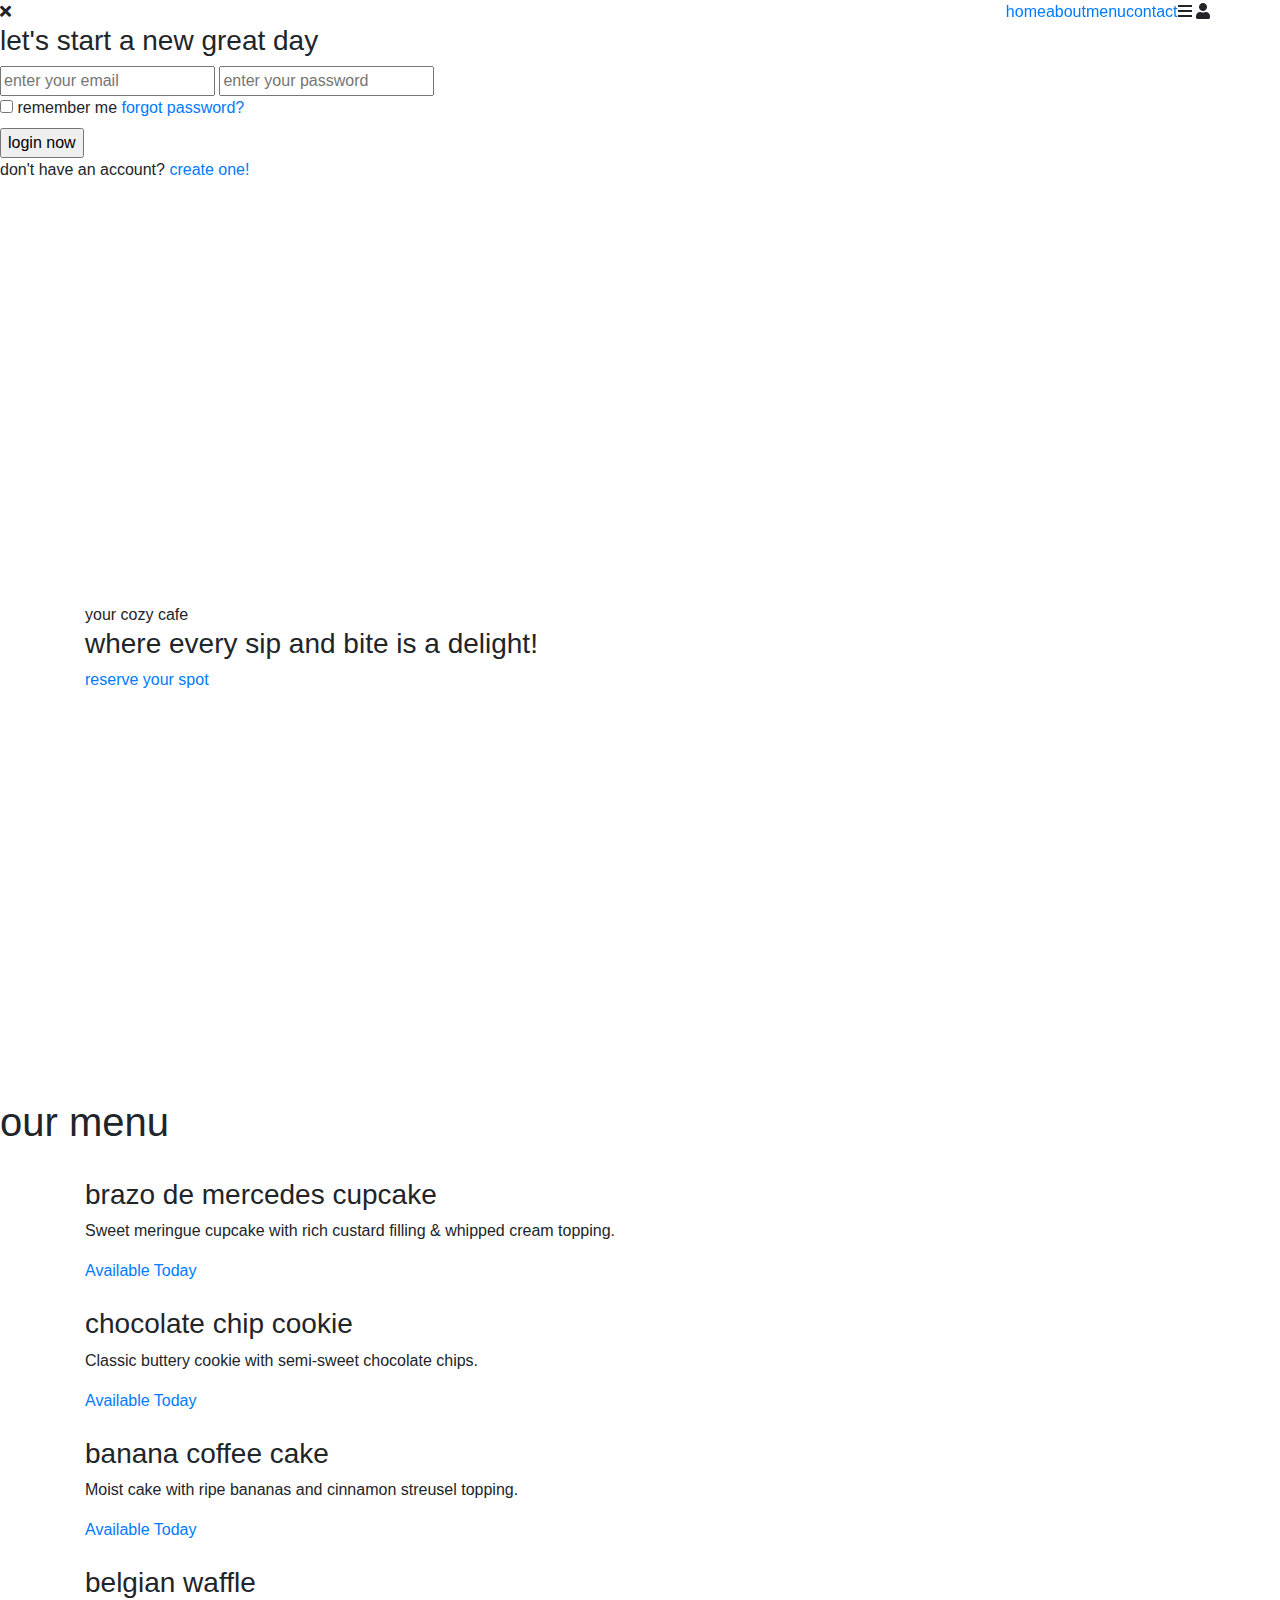
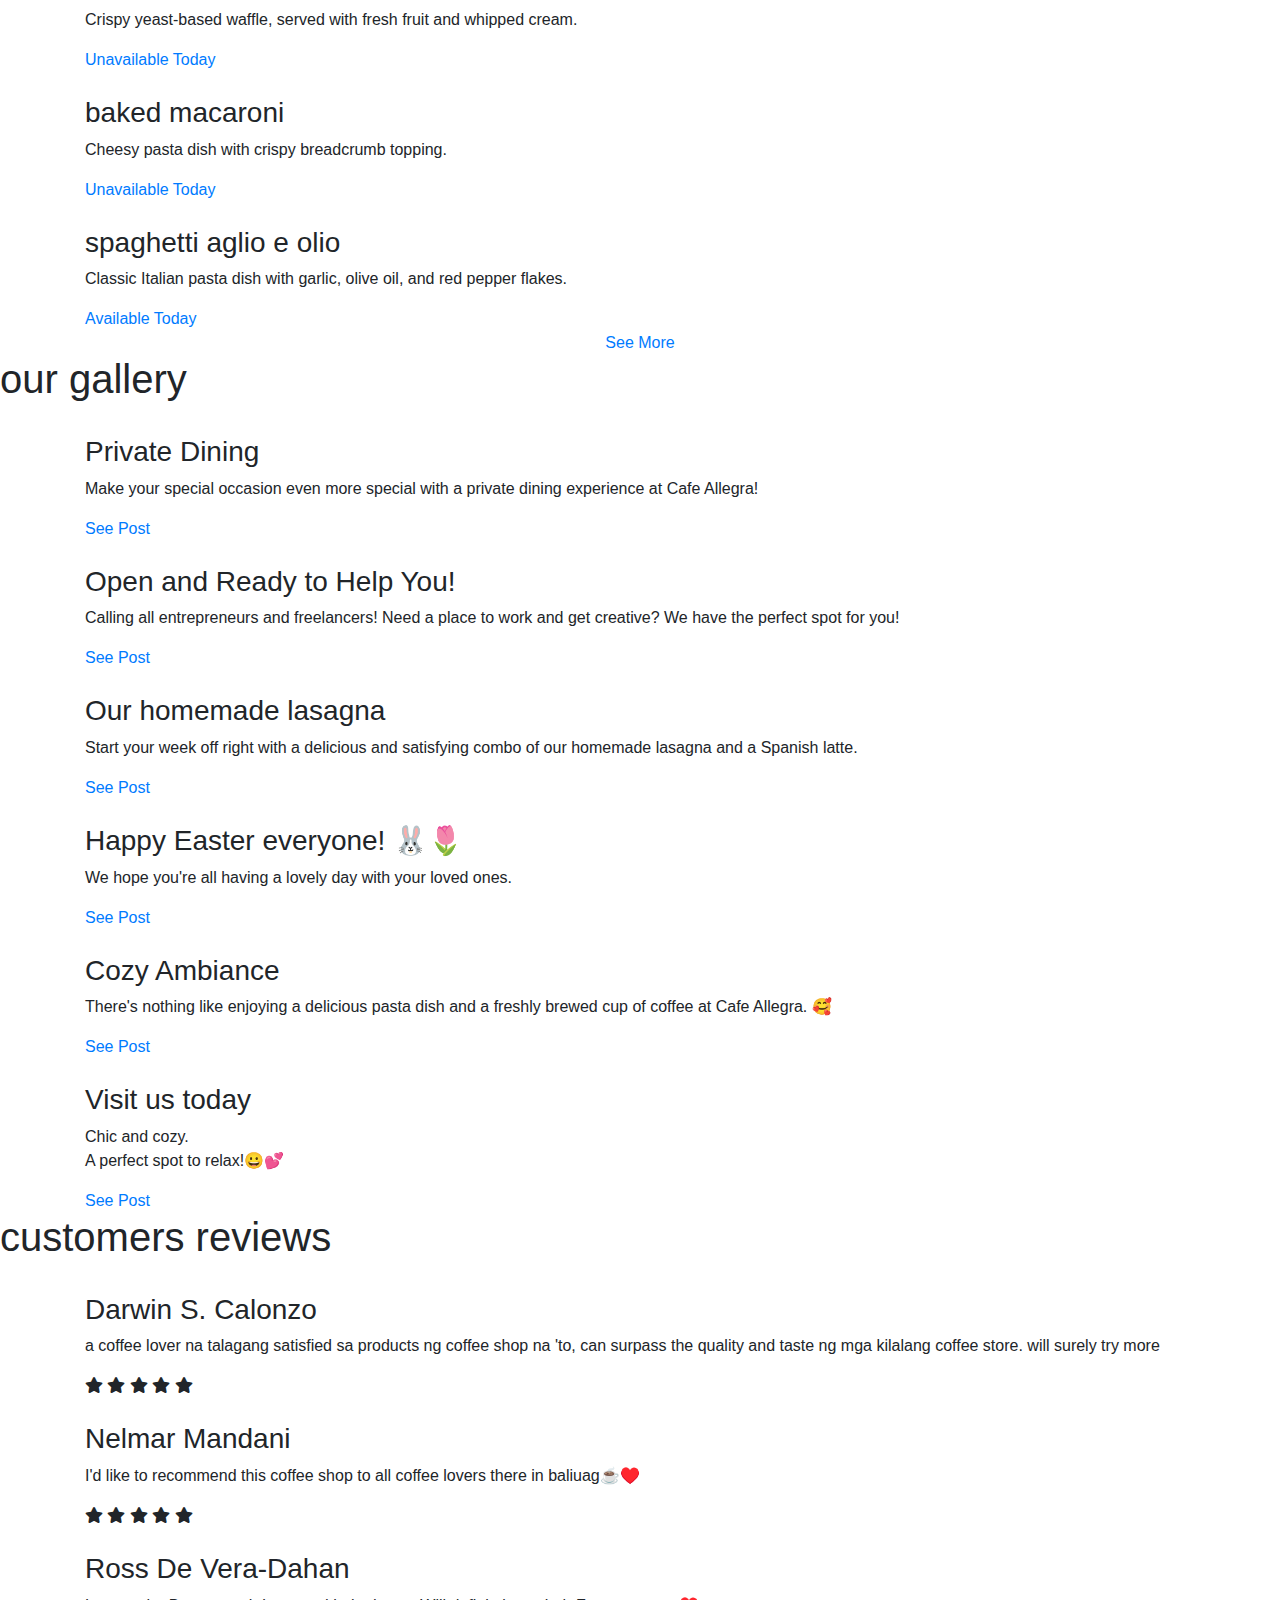
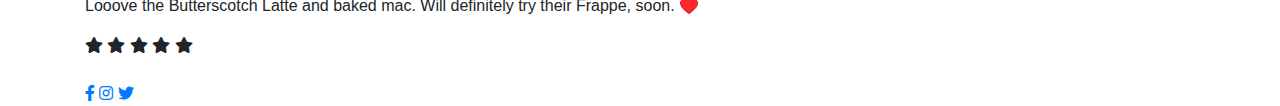
==== index.html @ 95b7aa8e "Add files via upload" ====
<!DOCTYPE html>
<html lang="en">

<head>
   <meta charset="UTF-8">
   <meta http-equiv="X-UA-Compatible" content="IE=edge">
   <meta name="viewport" content="width=device-width, initial-scale=1.0">
   <title>Cafe Allegra</title>

   <!-- font awesome cdn link  -->
   <link rel="stylesheet" href="https://cdnjs.cloudflare.com/ajax/libs/font-awesome/5.15.4/css/all.min.css">

   <!-- bootstrap cdn link  -->
   <link rel="stylesheet" href="https://cdnjs.cloudflare.com/ajax/libs/bootstrap/4.6.1/css/bootstrap.min.css">

   <!-- custom css file link  -->
   <link rel="stylesheet" href="css/style.css">

   <link rel="icon" href="images/logo-icon.png" type="images"/>
</head>

<body>

   <!-- header section starts     -->

   <header class="header fixed-top">

      <div class="container">

         <div class="row align-items-center">

            <!-- <a href="#" class="logo mr-auto"> <i class="fas fa-mug-hot"></i> coffee </a> -->
            <a href="#" class="logo mr-auto"><img src="images/logo.png" alt=""></a>

            <nav class="nav">
               <a href="index.html">home</a>
               <a href="about.html">about</a>
               <a href="menu.html">menu</a>
               <a href="contact.html">contact</a>
            </nav>

            <div class="icons">
               <div id="menu-btn" class="fas fa-bars"></div>
               <div id="login-btn" class="fas fa-user"></div>
            </div>

         </div>

      </div>

   </header>

   <!-- login form starts -->

   <div class="login-form">

      <form action="">
         <div id="close-login-form" class="fas fa-times"></div>
         <a href="#" class="logo mr-auto"><img src="images/logo-brown.png" alt=""></a>
         <h3>let's start a new great day</h3>
         <input type="email" name="" placeholder="enter your email" id="" class="box">
         <input type="password" name="" placeholder="enter your password" id="" class="box">
         <div class="flex">
            <input type="checkbox" name="" id="remember-me">
            <label for="remember-me">remember me</label>
            <a href="#">forgot password?</a>
         </div>
         <input type="submit" value="login now" class="link-btn">
         <p class="account">don't have an account? <a href="#">create one!</a></p>
      </form>

   </div>

   <!-- login form ends -->

   <!-- header section ends    -->

   <!-- home section starts  -->

   <section class="home" id="home">

      <div class="container">

         <div class="row align-items-center text-center text-md-left min-vh-100">
            <div class="col-md-6">
               <span>your cozy cafe</span>
               <h3>where every sip and bite is a delight!</h3>
               <a href="reserve.html" class="link-btn">reserve your spot</a>
            </div>
         </div>

      </div>

   </section>

   <!-- home section ends -->

   <!-- menu section starts  -->

   <section class="menu" id="menu">

      <h1 class="heading"> our menu </h1>

      <div class="container box-container">

         <div class="box">
            <img src="images/menu-1.png" alt="">
            <h3>brazo de mercedes cupcake</h3>
            <p>Sweet meringue cupcake with rich custard filling & whipped cream topping.</p>
            <a class="link-btn-2">Available Today</a>
         </div>

         <div class="box">
            <img src="images/menu-2.png" alt="">
            <h3>chocolate chip cookie</h3>
            <p>Classic buttery cookie with semi-sweet chocolate chips.</p>
            <a class="link-btn-2">Available Today</a>
         </div>

         <div class="box">
            <img src="images/menu-3.png" alt="">
            <h3>banana coffee cake</h3>
            <p>Moist cake with ripe bananas and cinnamon streusel topping.</p>
            <a class="link-btn-2">Available Today</a>
         </div>

         <div class="box">
            <img src="images/menu-4.png" alt="">
            <h3>belgian waffle</h3>
            <p>Crispy yeast-based waffle, served with fresh fruit and whipped cream.</p>
            <a class="link-btn-3">Unavailable Today</a>
         </div>

         <div class="box">
            <img src="images/menu-5.png" alt="">
            <h3>baked macaroni</h3>
            <p>Cheesy pasta dish with crispy breadcrumb topping.</p>
            <a class="link-btn-3">Unavailable Today</a>
         </div>

         <div class="box">
            <img src="images/menu-6.png" alt="">
            <h3>spaghetti aglio e olio</h3>
            <p>Classic Italian pasta dish with garlic, olive oil, and red pepper flakes.</p>
            <a class="link-btn-2">Available Today</a>
         </div>
         <div class="box"></div>

         <div class="box-2">
            <center><a href="#" class="link-btn">See More</a></center>
         </div>
      </div>

   </section>

   <!-- menu section ends -->

   <!-- gallery section starts  -->

   <section class="gallery" id="gallery">

      <h1 class="heading"> our gallery </h1>

      <div class="box-container container">

         <div class="box">
            <img src="images/g-img-1.png" alt="">
            <div class="content">
               <h3>Private Dining</h3>
               <p>Make your special occasion even more special with a private dining experience at  Cafe Allegra!</p>
               <a href="https://www.facebook.com/cafeallegrabaliuag/posts/pfbid0KbN3ztPQbAs3A5L8y9y84F3t9gfGoPU2SJ8F89cwcpvLuC86SEdZK1UYtViUwErfl" class="link-btn">See Post</a>
            </div>
         </div>

         <div class="box">
            <img src="images/g-img-2.png" alt="">
            <div class="content">
               <h3>Open and Ready to Help You!</h3>
               <p>Calling all entrepreneurs and freelancers! Need a place to work and get creative? We have the perfect spot for you!</p>
               <a href="https://www.facebook.com/photo.php?fbid=165000912981015&set=pb.100084133214934.-2207520000.&type=3" class="link-btn">See Post</a>
            </div>
         </div>

         <div class="box">
            <img src="images/g-img-3.jpg" alt="">
            <div class="content">
               <h3>Our homemade lasagna</h3>
               <p>Start your week off right with a delicious and satisfying combo of our homemade lasagna and a Spanish latte.</p>
               <a href="https://www.facebook.com/cafeallegrabaliuag/posts/pfbid02f5MqquNQqYVnNbqvHYKAJkm42megf3FZcKTSQGEbwv2H3Cnk7VY4C2SR2nQEvKmUl" class="link-btn">See Post</a>
            </div>
         </div>

         <div class="box">
            <img src="images/g-img-4.png" alt="">
            <div class="content">
               <h3>Happy Easter everyone! 🐰🌷</h3>
               <p>We hope you're all having a lovely day with your loved ones.</p>
               <a href="https://www.facebook.com/cafeallegrabaliuag/posts/pfbid0j7cjRrB9d6jAYqFDr5WLMXX5ZdHeDYRQ2JypR5A7QwaXPe44rFhSDNPMYEGP3DXbl" class="link-btn">See Post</a>
            </div>
         </div>

         <div class="box">
            <img src="images/g-img-5.jpg" alt="">
            <div class="content">
               <h3>Cozy Ambiance</h3>
               <p>There's nothing like enjoying a delicious pasta dish and a freshly brewed cup of coffee at Cafe Allegra. 🥰</p>
               <a href="https://www.facebook.com/cafeallegrabaliuag/posts/pfbid0ZtGYvNTvkddPN5gLx6pQmFLX3Cq6Q6PspNLEC4wgYrwLzYeN7ZukjpUq26sjNPVBl" class="link-btn">See Post</a>
            </div>
         </div>

         <div class="box">
            <img src="images/g-img-6.png" alt="">
            <div class="content">
               <h3>Visit us today</h3>
               <p>Chic and cozy.<br>A perfect spot to relax!😀💕</p>
               <a href="https://www.facebook.com/cafeallegrabaliuag/posts/pfbid0s1rygF3V4XpTUekLtBmFwL6QK6vq1iiew39boH6pTqGjBn6k5tB99vU7CKS6vvsdl" class="link-btn">See Post</a>
            </div>
         </div>

      </div>

   </section>

   <!-- gallery section ends -->

   <!-- reviews section starts  -->

   <section class="reviews" id="reviews">

      <h1 class="heading">customers reviews</h1>

      <div class="box-container container">

         <div class="box">
            <img src="images/pic-1.jpg" alt="">
            <h3>Darwin S. Calonzo</h3>
            <p>a coffee lover na talagang satisfied sa products ng coffee shop na 'to, can surpass the quality and taste
               ng mga kilalang coffee store. will surely try more</p>
            <div class="stars">
               <i class="fas fa-star"></i>
               <i class="fas fa-star"></i>
               <i class="fas fa-star"></i>
               <i class="fas fa-star"></i>
               <i class="fas fa-star"></i>
            </div>
         </div>

         <div class="box">
            <img src="images/pic-2.jpg" alt="">
            <h3>Nelmar Mandani</h3>
            <p>I'd like to recommend this coffee shop to all coffee lovers there in baliuag☕♥️</p>
            <div class="stars">
               <i class="fas fa-star"></i>
               <i class="fas fa-star"></i>
               <i class="fas fa-star"></i>
               <i class="fas fa-star"></i>
               <i class="fas fa-star"></i>
            </div>
         </div>

         <div class="box">
            <img src="images/pic-3.jpg" alt="">
            <h3>Ross De Vera-Dahan</h3>
            <p>Looove the Butterscotch Latte and baked mac. Will definitely try their Frappe, soon. ♥️</p>
            <div class="stars">
               <i class="fas fa-star"></i>
               <i class="fas fa-star"></i>
               <i class="fas fa-star"></i>
               <i class="fas fa-star"></i>
               <i class="fas fa-star"></i>
               <!-- <i class="fas fa-star-half-alt"></i> -->
            </div>
         </div>

      </div>

   </section>

   <!-- reviews section ends -->


   <!-- blogs section starts  -->

   <!-- <section class="blogs" id="blogs">

      <h1 class="heading"> our daily posts </h1>

      <div class="box-container container">

         <div class="box">
            <div class="image">
               <img src="images/blog-1.jpg" alt="">
            </div>
            <div class="content">
               <h3>Holy Week Schedule</h3>
               <p>
                  Maundy Thursday: Closed
                  Good Friday: Closed
                  Black Saturday: Open from 10am-6pm
                  Easter Sunday: Regular operating hours</p>
               <a href="#" class="link-btn">read more</a>
            </div>
            <div class="icons">
               <span> <i class="fas fa-calendar"></i> 3rd April, 2023 </span>
               <span> <i class="fas fa-user"></i> by admin </span>
            </div>
         </div>

         <div class="box">
            <div class="image">
               <img src="images/blog-2.jpg" alt="">
            </div>
            <div class="content">
               <h3>Black Saturday</h3>
               <p>Today, on Black Saturday Holy Week, we reflect on the solemnity of Christ's sacrifice and the profound
                  love that led Him to give His life for us.</p>
               <a href="#" class="link-btn">read more</a>
            </div>
            <div class="icons">
               <span> <i class="fas fa-calendar"></i> 8th April, 2023 </span>
               <span> <i class="fas fa-user"></i> by admin </span>
            </div>
         </div>

         <div class="box">
            <div class="image">
               <img src="images/blog-3.jpg" alt="">
            </div>
            <div class="content">
               <h3>Rejoice! He is risen! 🙌🏼🕊️ </h3>
               <p>Today, we celebrate the resurrection of our Lord and Savior, Jesus Christ.
                  Let us remember the sacrifice he made for us and the hope that his resurrection brings.</p>
               <a href="#" class="link-btn">read more</a>
            </div>
            <div class="icons">
               <span> <i class="fas fa-calendar"></i> 9th April, 2023 </span>
               <span> <i class="fas fa-user"></i> by admin </span>
            </div>
         </div>

      </div>

   </section> -->

   <!-- blogs section ends -->


   <!-- footer section starts  -->

   <section class="footer container">

      <a href="" class="logo"></i><img src="images/logo-brown.png" alt=""> </a>
      <div class="share">
         <a href="https://www.facebook.com/cafeallegrabaliuag" class="fab fa-facebook-f"></a>
         <a href="https://www.instagram.com/cafeallegra.ph/" class="fab fa-instagram"></a>
         <a href="#" class="fab fa-twitter"></a>
      </div>

   </section>

   <!-- footer section ends -->
   <!-- custom js file link  -->
   <script src="js/script.js"></script>

</body>

</html>
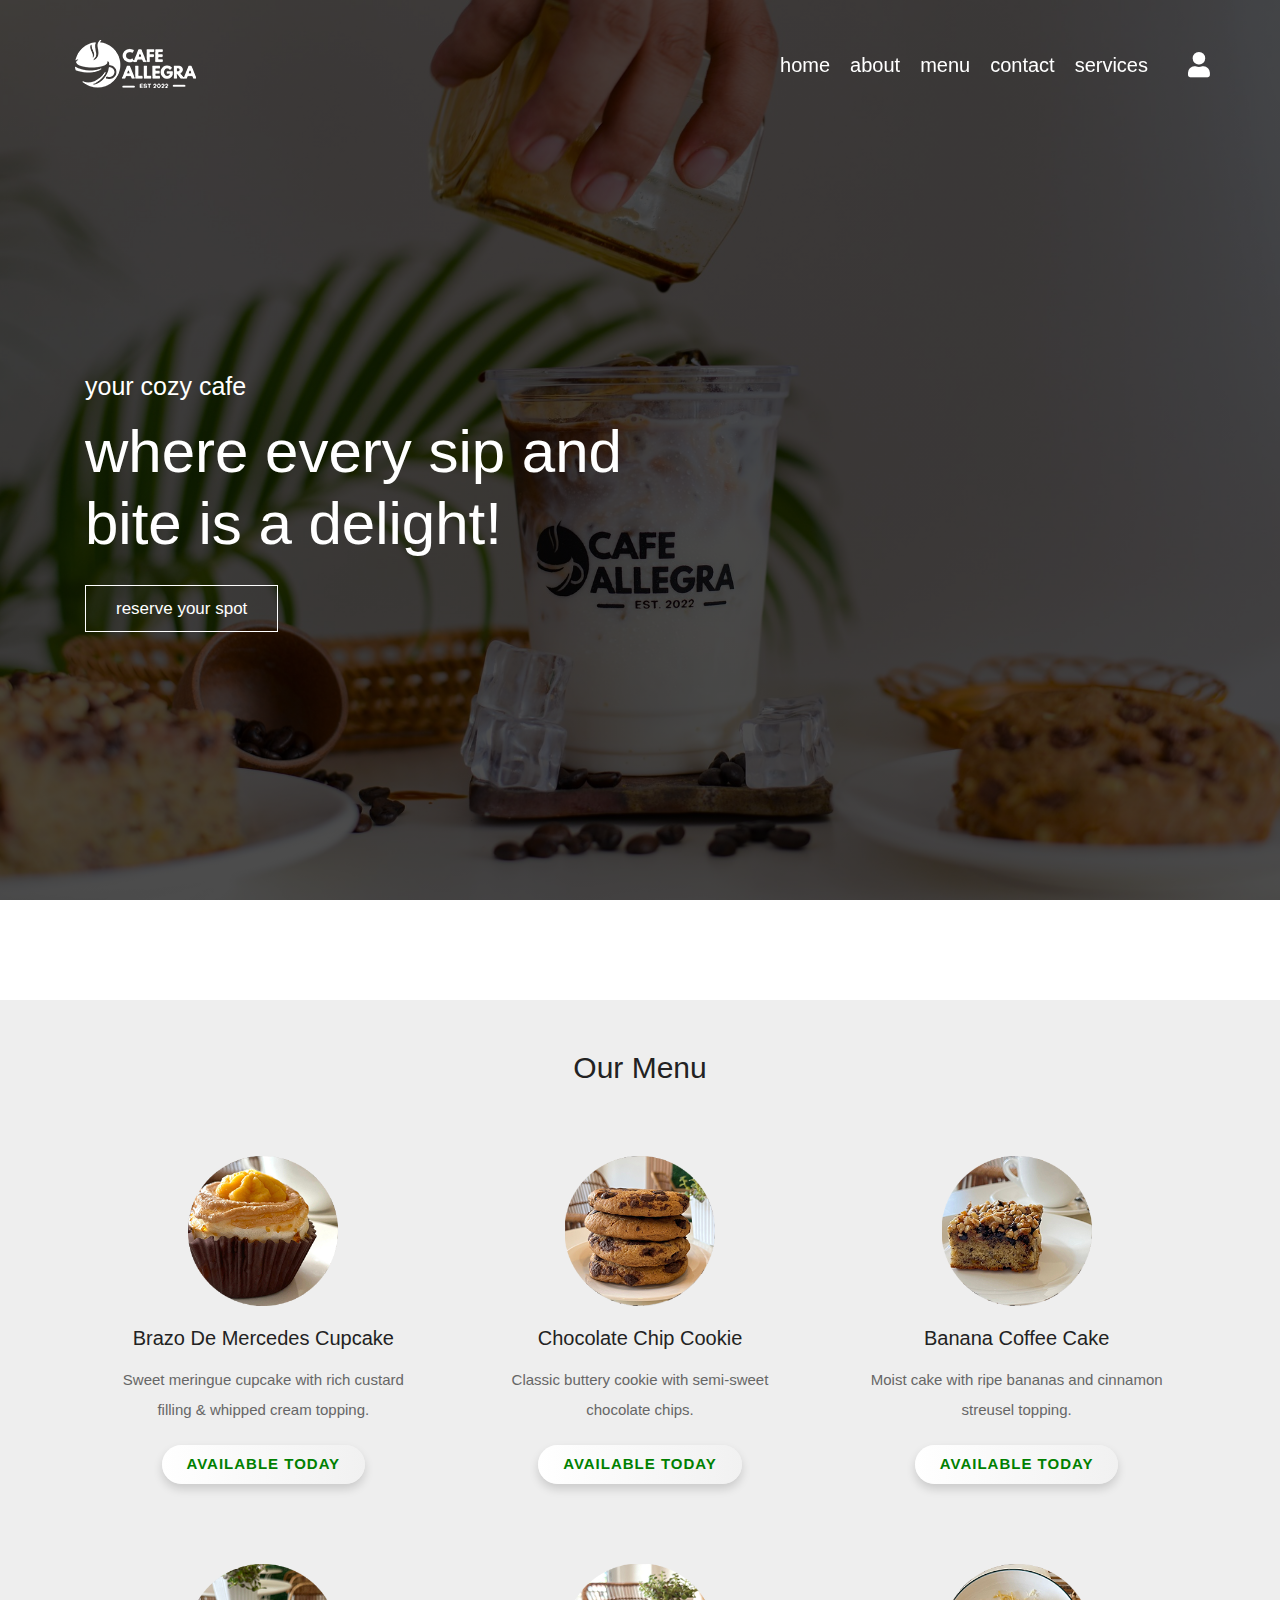
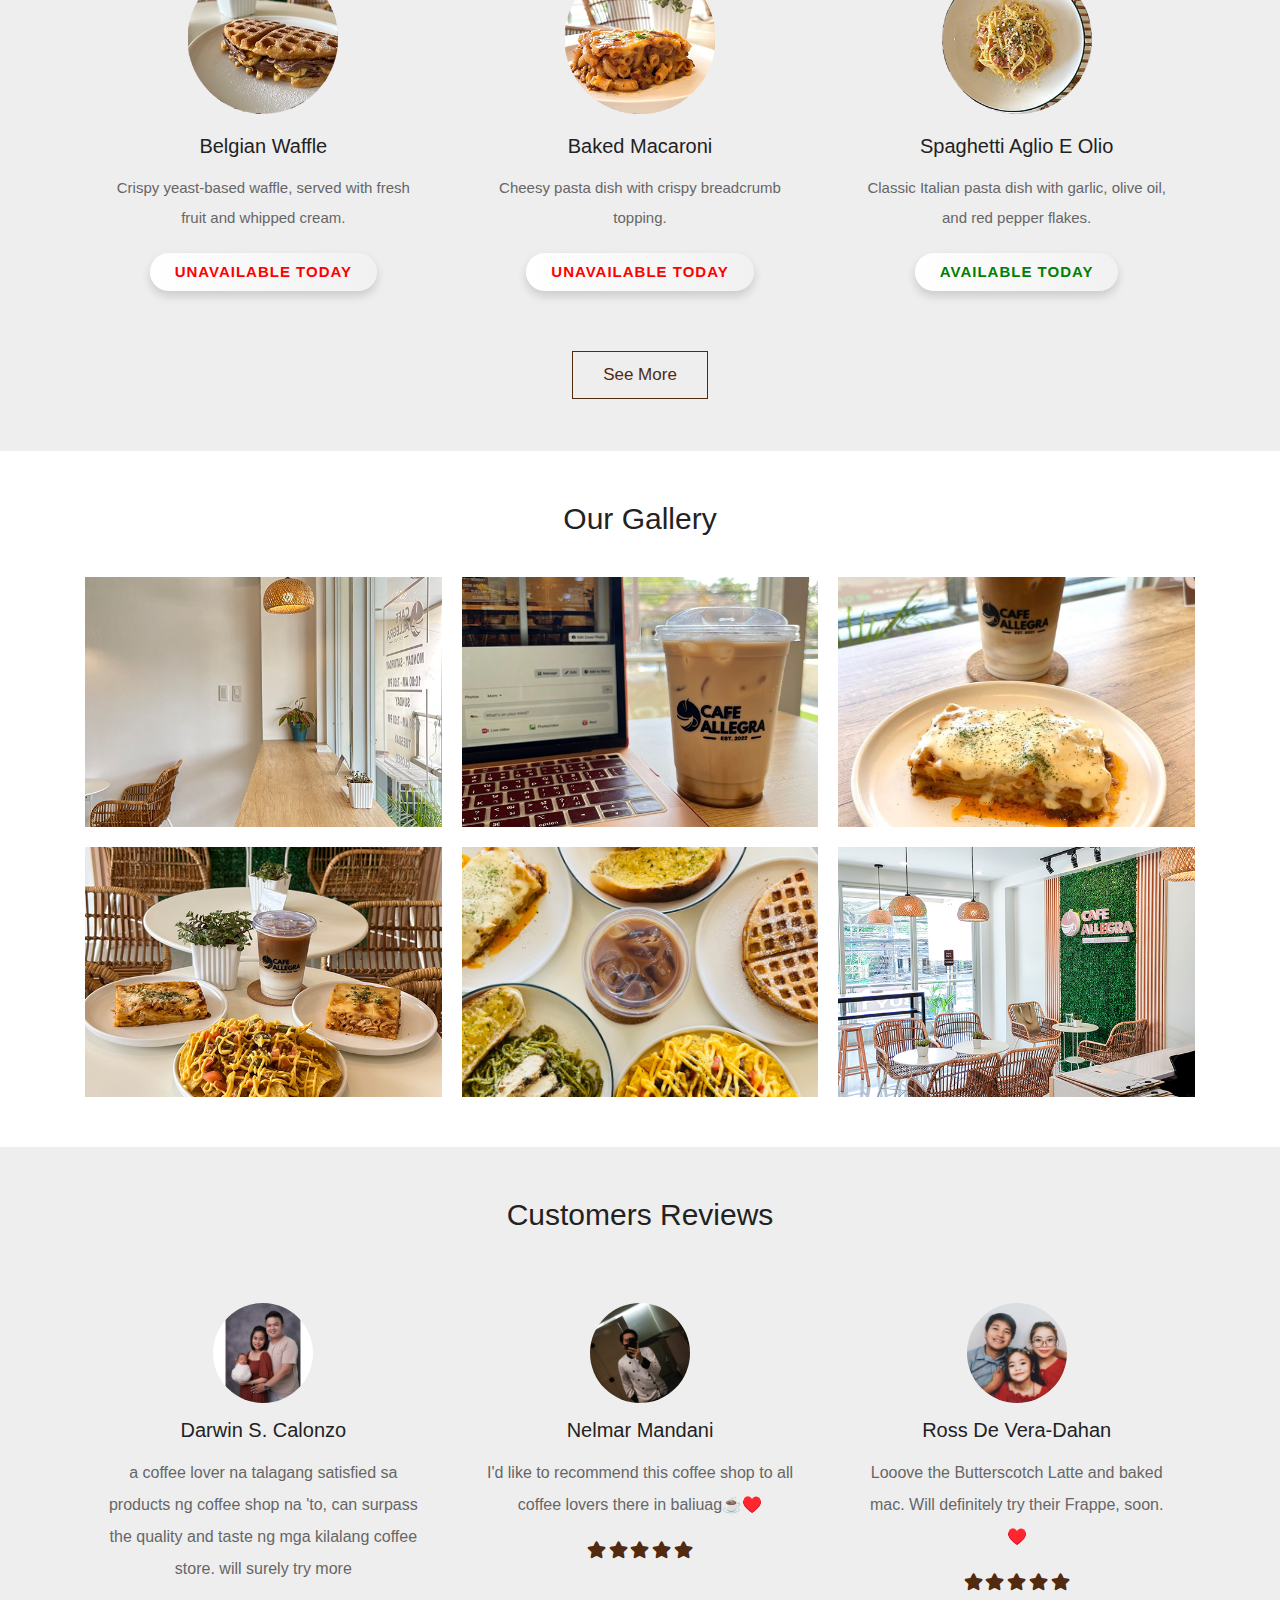
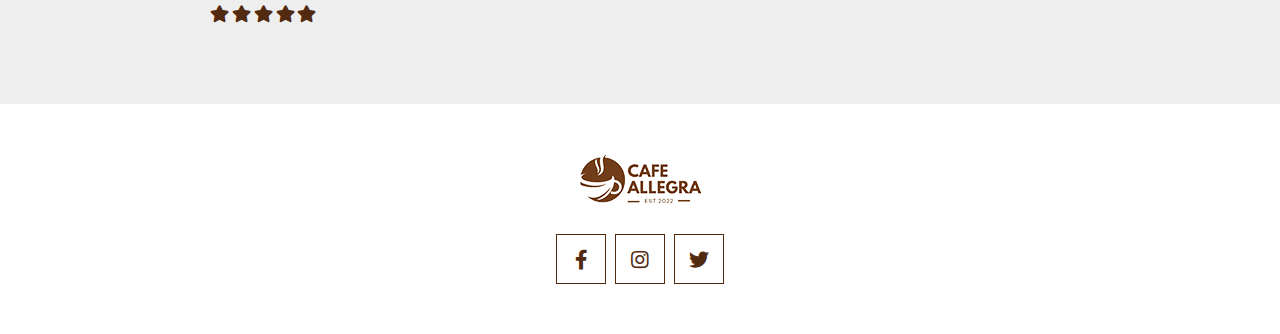
==== commit 217f8cbe: "fix font and select box" ====
--- a/index.html
+++ b/index.html
@@ -30,13 +30,14 @@
          <div class="row align-items-center">
 
             <!-- <a href="#" class="logo mr-auto"> <i class="fas fa-mug-hot"></i> coffee </a> -->
-            <a href="#" class="logo mr-auto"><img src="images/logo.png" alt=""></a>
+            <a href="index.html" class="logo mr-auto"><img src="images/logo.png" alt=""></a>
 
             <nav class="nav">
                <a href="index.html">home</a>
                <a href="about.html">about</a>
                <a href="menu.html">menu</a>
                <a href="contact.html">contact</a>
+               <a href="services.html">services</a>
             </nav>
 
             <div class="icons">
@@ -147,7 +148,7 @@
          <div class="box"></div>
 
          <div class="box-2">
-            <center><a href="#" class="link-btn">See More</a></center>
+            <center><a href="menu.html" class="link-btn">See More</a></center>
          </div>
       </div>
 
--- a/css/style.css
+++ b/css/style.css
@@ -0,0 +1,840 @@
+/* @import url("https://fonts.googleapis.com/css2?family=Montserrat:wght@100;200;300;400;500;600&display=swap"); */
+@import url("https://fonts.googleapis.com/css2?family=League+Spartan&display=swap");
+* {
+  font-family: 'Montserrat', sans-serif;
+  margin: 0;
+  padding: 0;
+  -webkit-box-sizing: border-box;
+          box-sizing: border-box;
+  outline: none;
+  border: none;
+  text-decoration: none !important;
+  -webkit-transition: all .2s linear;
+  transition: all .2s linear;
+}
+
+html {
+  font-size: 62.5%;
+  overflow-x: hidden;
+  scroll-behavior: smooth;
+  scroll-padding-top: 6rem;
+}
+
+html::-webkit-scrollbar {
+  width: 1rem;
+}
+
+html::-webkit-scrollbar-track {
+  background: transparent;
+}
+
+html::-webkit-scrollbar-thumb {
+  background: #512a10;
+}
+
+@-webkit-keyframes fadeIn {
+  0% {
+    -webkit-transform: translateY(-2rem);
+            transform: translateY(-2rem);
+    opacity: 0;
+  }
+}
+
+@keyframes fadeIn {
+  0% {
+    -webkit-transform: translateY(-2rem);
+            transform: translateY(-2rem);
+    opacity: 0;
+  }
+}
+
+section {
+  padding: 5rem 1rem;
+}
+
+.link-btn {
+  margin-top: 1rem;
+  padding: 1rem 3rem;
+  display: inline-block;
+  border: 0.1rem solid #512a10;
+  color: #512a10;
+  background: none;
+  cursor: pointer;
+  font-size: 1.7rem;
+}
+
+.link-btn:hover {
+  background: #512a10;
+  color: #fff;
+}
+
+.link-btn-2 {
+  margin-top: 1rem;
+  padding: 0.8rem 2.5rem;
+  display: inline-block;
+  border: none;
+  color: green;
+  background: linear-gradient(90deg, #ffffff, #f1f1f1);
+  cursor: pointer;
+  font-size: 1.5rem;
+  font-weight: bold;
+  text-transform: uppercase;
+  letter-spacing: 0.1rem;
+  box-shadow: 0 0.5rem 1rem rgba(0, 0, 0, 0.15);
+  border-radius: 3rem;
+  transition: all 0.3s ease;
+}
+
+.link-btn-2:hover {
+  transform: translateY(-0.2rem);
+  box-shadow: 0 0.7rem 1.5rem rgba(0, 0, 0, 0.3);
+}
+
+.link-btn-3 {
+  margin-top: 1rem;
+  padding: 0.8rem 2.5rem;
+  display: inline-block;
+  border: none;
+  color: red;
+  background: linear-gradient(90deg, #ffffff, #f1f1f1);
+  cursor: pointer;
+  font-size: 1.5rem;
+  font-weight: bold;
+  text-transform: uppercase;
+  letter-spacing: 0.1rem;
+  box-shadow: 0 0.5rem 1rem rgba(0, 0, 0, 0.15);
+  border-radius: 3rem;
+  transition: all 0.3s ease;
+}
+
+.link-btn-3:hover {
+  transform: translateY(-0.2rem);
+  box-shadow: 0 0.7rem 1.5rem rgba(0, 0, 0, 0.3);
+}
+
+
+.heading {
+  text-align: center;
+  margin-bottom: 4rem;
+  font-size: 3rem;
+  text-transform: capitalize;
+  color: #222;
+}
+
+.header {
+  z-index: 1000;
+  padding: 4rem 0;
+}
+
+.header.active {
+  padding: 2rem 0;
+  background: #512a10;
+}
+
+.header .logo {
+  font-size: 2.5rem;
+  color: #fff;
+  font-weight: bolder;
+}
+
+.header .nav a {
+  font-size: 2rem;
+  margin-right: 2rem;
+  color: #fff;
+}
+
+.header .nav a:hover {
+  text-decoration: underline !important;
+  text-underline-offset: .5rem;
+}
+
+.header .icons div {
+  font-size: 2.5rem;
+  color: #fff;
+  margin-left: 2rem;
+  cursor: pointer;
+}
+
+.header #menu-btn {
+  display: none;
+}
+
+.login-form {
+  position: fixed;
+  top: 0;
+  left: 0;
+  z-index: 1100;
+  height: 100%;
+  width: 100%;
+  background: rgba(0, 0, 0, 0.8);
+  display: none;
+  -webkit-box-align: center;
+      -ms-flex-align: center;
+          align-items: center;
+  -webkit-box-pack: center;
+      -ms-flex-pack: center;
+          justify-content: center;
+  padding: 2rem;
+}
+
+.login-form.active {
+  display: -webkit-box;
+  display: -ms-flexbox;
+  display: flex;
+}
+
+.login-form form {
+  width: 50rem;
+  padding: 4rem;
+  background: #fff;
+  text-align: center;
+  position: relative;
+  -webkit-animation: fadeIn .2s linear;
+          animation: fadeIn .2s linear;
+}
+
+.login-form form #close-login-form {
+  position: absolute;
+  top: -4rem;
+  right: 0;
+  font-size: 3rem;
+  cursor: pointer;
+  color: #fff;
+}
+
+.login-form form #close-login-form:hover {
+  -webkit-transform: rotate(90deg);
+          transform: rotate(90deg);
+}
+
+.login-form form .logo {
+  font-size: 2.5rem;
+  color: #512a10;
+  font-weight: bolder;
+}
+
+.login-form form h3 {
+  padding: 1rem 0;
+  font-size: 2rem;
+  text-transform: capitalize;
+  color: #222;
+  margin-top: 1rem;
+}
+
+.login-form form .box {
+  width: 100%;
+  padding: 1.2rem 1.4rem;
+  border: 0.1rem solid #512a10;
+  font-size: 1.6rem;
+  margin: 1rem 0;
+}
+
+.login-form form .flex {
+  display: -webkit-box;
+  display: -ms-flexbox;
+  display: flex;
+  -webkit-box-align: center;
+      -ms-flex-align: center;
+          align-items: center;
+  gap: .5rem;
+  margin: 1rem 0;
+}
+
+.login-form form .flex label {
+  font-size: 1.5rem;
+  line-height: 2;
+  color: #666;
+  margin-bottom: 0;
+  cursor: pointer;
+}
+
+.login-form form .flex a {
+  font-size: 1.5rem;
+  color: #512a10;
+  margin-left: auto;
+}
+
+.login-form form .flex a:hover {
+  text-decoration: underline !important;
+}
+
+.login-form form .link-btn {
+  width: 100%;
+  margin-bottom: 2rem;
+}
+
+.login-form form .account {
+  padding: 1.5rem .5rem;
+  background: #eee;
+  font-size: 1.5rem;
+  line-height: 2;
+  color: #666;
+  margin-bottom: 0;
+}
+
+.login-form form .account a {
+  color: #512a10;
+}
+
+.login-form form .account a:hover {
+  text-decoration: underline !important;
+}
+
+.home {
+  background: -webkit-gradient(linear, left top, left bottom, from(rgba(0, 0, 0, 0.7)), to(rgba(0, 0, 0, 0.7))), url(../images/home-bg.jpg) no-repeat;
+  background: linear-gradient(rgba(0, 0, 0, 0.7), rgba(0, 0, 0, 0.7)), url(../images/home-bg.jpg) no-repeat;
+  background-size: cover;
+  background-position: center;
+  background-attachment: fixed;
+}
+
+.home span {
+  font-size: 2.5rem;
+  color: #fff;
+}
+
+.home h3 {
+  padding: 1rem 0;
+  font-size: 6rem;
+  color: #fff;
+}
+
+.home .link-btn {
+  color: #fff;
+  border-color: #fff;
+}
+
+.about span {
+  font-size: 2.5rem;
+  color: #512a10;
+}
+
+.about .title {
+  padding-top: 1rem;
+  font-size: 3rem;
+  text-transform: capitalize;
+  color: #222;
+}
+
+.about p {
+  padding: 1rem 0;
+  font-size: 1.6rem;
+  line-height: 2;
+  color: #666;
+  margin-bottom: 0;
+}
+
+.about .icons-container {
+  display: -webkit-box;
+  display: -ms-flexbox;
+  display: flex;
+  -ms-flex-wrap: wrap;
+      flex-wrap: wrap;
+  margin-top: 3rem;
+  gap: 1.5rem;
+}
+
+.about .icons-container .icons {
+  padding: 2rem;
+  background: #eee;
+  text-align: center;
+  -webkit-box-flex: 1;
+      -ms-flex: 1 1 14rem;
+          flex: 1 1 14rem;
+}
+
+.about .icons-container .icons i {
+  font-size: 4rem;
+  margin-bottom: 1.5rem;
+  color: #512a10;
+}
+
+.about .icons-container .icons h3 {
+  font-size: 1.5rem;
+  text-transform: capitalize;
+  color: #222;
+}
+
+.menu {
+  background: #eee;
+}
+
+.menu .box-container {
+  display: -ms-grid;
+  display: grid;
+  -ms-grid-columns: (minmax(30rem, 1fr))[auto-fit];
+      grid-template-columns: repeat(auto-fit, minmax(30rem, 1fr));
+  gap: 2rem;
+}
+
+.menu .box-container .box {
+  text-align: center;
+  padding: 3rem 2rem;
+  border-radius: .5rem;
+}
+
+.menu .box-container .box:hover {
+  background: #fff;
+  -webkit-box-shadow: 0 0.5rem 1rem rgba(0, 0, 0, 0.1);
+          box-shadow: 0 0.5rem 1rem rgba(0, 0, 0, 0.1);
+  -webkit-transform: translateY(-1rem);
+          transform: translateY(-1rem);
+}
+
+.menu .box-container .box img {
+  height: 15rem;
+  margin-bottom: 2rem;
+}
+
+.menu .box-container .box h3 {
+  font-size: 2rem;
+  text-transform: capitalize;
+  color: #222;
+}
+
+.menu .box-container .box p {
+  padding: 1rem 0;
+  font-size: 1.5rem;
+  line-height: 2;
+  color: #666;
+  margin-bottom: 0;
+}
+
+.gallery .box-container {
+  display: -ms-grid;
+  display: grid;
+  -ms-grid-columns: (minmax(30rem, 1fr))[auto-fit];
+      grid-template-columns: repeat(auto-fit, minmax(30rem, 1fr));
+  gap: 2rem;
+}
+
+.gallery .box-container .box {
+  overflow: hidden;
+  position: relative;
+  height: 25rem;
+}
+
+.gallery .box-container .box:hover {
+  -webkit-box-shadow: 0 0.5rem 1rem rgba(0, 0, 0, 0.1);
+          box-shadow: 0 0.5rem 1rem rgba(0, 0, 0, 0.1);
+  border: 0.1rem solid #512a10;
+}
+
+.gallery .box-container .box:hover img {
+  -webkit-transform: translateY(-100%);
+          transform: translateY(-100%);
+}
+
+.gallery .box-container .box:hover .content {
+  -webkit-transform: translateY(0);
+          transform: translateY(0);
+}
+
+.gallery .box-container .box img {
+  height: 100%;
+  width: 100%;
+  -o-object-fit: cover;
+     object-fit: cover;
+}
+
+.gallery .box-container .box .content {
+  position: absolute;
+  top: 0;
+  left: 0;
+  background: #fff;
+  text-align: center;
+  padding: 3rem 2rem;
+  height: 100%;
+  width: 100%;
+  -webkit-transform: translateY(100%);
+          transform: translateY(100%);
+  padding-top: 4rem;
+}
+
+.gallery .box-container .box .content h3 {
+  font-size: 2rem;
+  text-transform: capitalize;
+  color: #222;
+}
+
+.gallery .box-container .box .content p {
+  padding: 1rem 0;
+  font-size: 1.5rem;
+  line-height: 2;
+  color: #666;
+  margin-bottom: 0;
+}
+
+.reviews {
+  background: #eee;
+}
+
+.reviews .box-container {
+  display: -ms-grid;
+  display: grid;
+  -ms-grid-columns: (minmax(30rem, 1fr))[auto-fit];
+      grid-template-columns: repeat(auto-fit, minmax(30rem, 1fr));
+  gap: 2rem;
+}
+
+.reviews .box-container .box {
+  text-align: center;
+  padding: 3rem 2rem;
+  border-radius: .5rem;
+}
+
+.reviews .box-container .box:hover {
+  background: #fff;
+  -webkit-box-shadow: 0 0.5rem 1rem rgba(0, 0, 0, 0.1);
+          box-shadow: 0 0.5rem 1rem rgba(0, 0, 0, 0.1);
+  -webkit-transform: translateY(-1rem);
+          transform: translateY(-1rem);
+}
+
+.reviews .box-container .box img {
+  height: 10rem;
+  width: 10rem;
+  border-radius: 50%;
+  margin-bottom: 1.5rem;
+}
+
+.reviews .box-container .box h3 {
+  font-size: 2rem;
+  text-transform: capitalize;
+  color: #222;
+}
+
+.reviews .box-container .box p {
+  font-size: 1.6rem;
+  line-height: 2;
+  color: #666;
+  margin-bottom: 0;
+  padding: 1rem 0;
+}
+
+.reviews .box-container .box .stars {
+  margin-top: 1rem;
+}
+
+.reviews .box-container .box .stars i {
+  font-size: 1.7rem;
+  color: #512a10;
+}
+
+.contact .contact-info-container {
+  display: -ms-grid;
+  display: grid;
+  -ms-grid-columns: (minmax(30rem, 1fr))[auto-fit];
+      grid-template-columns: repeat(auto-fit, minmax(30rem, 1fr));
+  gap: 2rem;
+  margin-bottom: 3rem;
+}
+
+.contact .contact-info-container .box {
+  border: 0.1rem solid #512a10;
+  padding: 3rem 2rem;
+  border: 0.1rem solid #512a10;
+  text-align: center;
+}
+
+.contact .contact-info-container .box:hover i {
+  background: #512a10;
+  color: #fff;
+}
+
+.contact .contact-info-container .box i {
+  height: 6rem;
+  width: 6rem;
+  line-height: 6rem;
+  border: 0.1rem solid #512a10;
+  color: #512a10;
+  font-size: 2rem;
+  margin-bottom: 1rem;
+}
+
+.contact .contact-info-container .box h3 {
+  font-size: 2rem;
+  text-transform: capitalize;
+  color: #222;
+  padding: 1rem 0;
+}
+
+.contact .contact-info-container .box p {
+  font-size: 1.5rem;
+  line-height: 2;
+  color: #666;
+  margin-bottom: 0;
+}
+
+.contact form h3 {
+  font-size: 3rem;
+  text-transform: capitalize;
+  color: #222;
+  padding-bottom: 1rem;
+}
+
+.contact form .box {
+  margin: .7rem 0;
+  border: 0.1rem solid #512a10;
+  font-size: 1.6rem;
+  width: 100%;
+  padding: 1.2rem 1.4rem;
+}
+
+.contact form .box:focus {
+  background: #512a10;
+  color: #fff;
+}
+
+.contact form .box:focus::-webkit-input-placeholder {
+  color: #eee;
+}
+
+.contact form .box:focus:-ms-input-placeholder {
+  color: #eee;
+}
+
+.contact form .box:focus::-ms-input-placeholder {
+  color: #eee;
+}
+
+.contact form .box:focus::placeholder {
+  color: #eee;
+}
+
+.contact form textarea {
+  height: 15rem;
+  resize: none;
+}
+
+.blogs {
+  background: #eee;
+}
+
+.blogs .box-container {
+  display: -ms-grid;
+  display: grid;
+  -ms-grid-columns: (minmax(30rem, 1fr))[auto-fit];
+      grid-template-columns: repeat(auto-fit, minmax(30rem, 1fr));
+  gap: 2rem;
+}
+
+.blogs .box-container .box:hover {
+  -webkit-box-shadow: 0 0.5rem 1rem rgba(0, 0, 0, 0.1);
+          box-shadow: 0 0.5rem 1rem rgba(0, 0, 0, 0.1);
+  background: #fff;
+}
+
+.blogs .box-container .box:hover .image {
+  padding: 2rem;
+}
+
+.blogs .box-container .box:hover .icons {
+  border-top: 0.1rem solid #512a10;
+}
+
+.blogs .box-container .box .image {
+  height: 25rem;
+  overflow: hidden;
+}
+
+.blogs .box-container .box .image img {
+  height: 100%;
+  width: 100%;
+  -o-object-fit: cover;
+     object-fit: cover;
+}
+
+.blogs .box-container .box .content {
+  padding: 2rem;
+  text-align: center;
+}
+
+.blogs .box-container .box .content h3 {
+  font-size: 2rem;
+  text-transform: capitalize;
+  color: #222;
+}
+
+.blogs .box-container .box .content p {
+  padding: 1rem 0;
+  font-size: 1.5rem;
+  line-height: 2;
+  color: #666;
+  margin-bottom: 0;
+}
+
+.blogs .box-container .box .icons {
+  padding: 1.7rem;
+  background: #fff;
+  display: -webkit-box;
+  display: -ms-flexbox;
+  display: flex;
+  -webkit-box-align: center;
+      -ms-flex-align: center;
+          align-items: center;
+  -webkit-box-pack: justify;
+      -ms-flex-pack: justify;
+          justify-content: space-between;
+  margin-top: 1rem;
+}
+
+.blogs .box-container .box .icons span {
+  font-size: 1.4rem;
+  text-transform: capitalize;
+  color: #222;
+}
+
+.blogs .box-container .box .icons span i {
+  padding-right: .5rem;
+  color: #512a10;
+}
+
+.newsletter {
+  background: -webkit-gradient(linear, left top, left bottom, from(rgba(0, 0, 0, 0.7)), to(rgba(0, 0, 0, 0.7))), url(../images/newsletter-bg.jpg) no-repeat;
+  background: linear-gradient(rgba(0, 0, 0, 0.7), rgba(0, 0, 0, 0.7)), url(../images/newsletter-bg.jpg) no-repeat;
+  background-size: cover;
+  background-position: center;
+  text-align: center;
+}
+
+.newsletter h3 {
+  font-size: 4rem;
+  color: #fff;
+  text-transform: uppercase;
+  margin-bottom: 0;
+}
+
+.newsletter p {
+  padding: 1rem 0;
+  font-size: 2rem;
+  color: #fff;
+}
+
+.newsletter form {
+  margin: 1rem auto;
+  max-width: 60rem;
+  max-height: 100rem;
+  background: #fff;
+  display: -webkit-box;
+  display: -ms-flexbox;
+  display: flex;
+  padding: 1rem;
+}
+
+.newsletter form .link-btn {
+  margin-top: 0;
+}
+
+.newsletter form .email {
+  width: 100%;
+  padding: 0 1.4rem;
+  font-size: 1.6rem;
+}
+
+.footer {
+  text-align: center;
+}
+
+.footer .logo {
+  font-size: 3rem;
+  color: #512a10;
+  font-weight: bolder;
+}
+
+.footer .credit {
+  margin: 2rem 0;
+  font-size: 2rem;
+  text-transform: capitalize;
+  color: #222;
+}
+
+.footer .credit span {
+  text-decoration: underline !important;
+}
+
+.footer .share {
+  margin-top: 3rem;
+}
+
+.footer .share a {
+  height: 5rem;
+  width: 5rem;
+  line-height: 5rem;
+  font-size: 2rem;
+  border: 0.1rem solid #512a10;
+  color: #512a10;
+  margin: 0 .3rem;
+}
+
+.footer .share a:hover {
+  background: #512a10;
+  color: #fff;
+}
+
+@media (max-width: 991px) {
+  html {
+    font-size: 55%;
+    scroll-padding-top: 8rem;
+  }
+  .home h3 {
+    font-size: 4rem;
+  }
+  section {
+    padding: 3rem 0;
+  }
+}
+
+@media (max-width: 768px) {
+  .login-form form {
+    padding: 3rem 2rem;
+  }
+  .login-form form h3 {
+    font-size: 1.7rem;
+  }
+  .header {
+    padding: 4rem 2rem;
+  }
+  .header.active {
+    padding: 2rem;
+  }
+  .header #menu-btn {
+    display: inline-block;
+  }
+  .header #menu-btn.fa-times {
+    -webkit-transform: rotate(180deg);
+            transform: rotate(180deg);
+  }
+  .header .nav {
+    position: absolute;
+    top: 99%;
+    left: 0;
+    right: 0;
+    background: #fff;
+    -webkit-box-orient: vertical;
+    -webkit-box-direction: normal;
+        -ms-flex-flow: column;
+            flex-flow: column;
+    padding: 1rem 0;
+    -webkit-clip-path: polygon(0 0, 100% 0, 100% 0, 0 0);
+            clip-path: polygon(0 0, 100% 0, 100% 0, 0 0);
+  }
+  .header .nav.active {
+    -webkit-clip-path: polygon(0 0, 100% 0, 100% 100%, 0 100%);
+            clip-path: polygon(0 0, 100% 0, 100% 100%, 0 100%);
+  }
+  .header .nav a {
+    margin: 1rem 2rem;
+    color: #222;
+  }
+  .contact .map {
+    height: 25rem;
+  }
+}
+
+@media (max-width: 450px) {
+  html {
+    font-size: 50%;
+  }
+}
+/*# sourceMappingURL=style.css.map */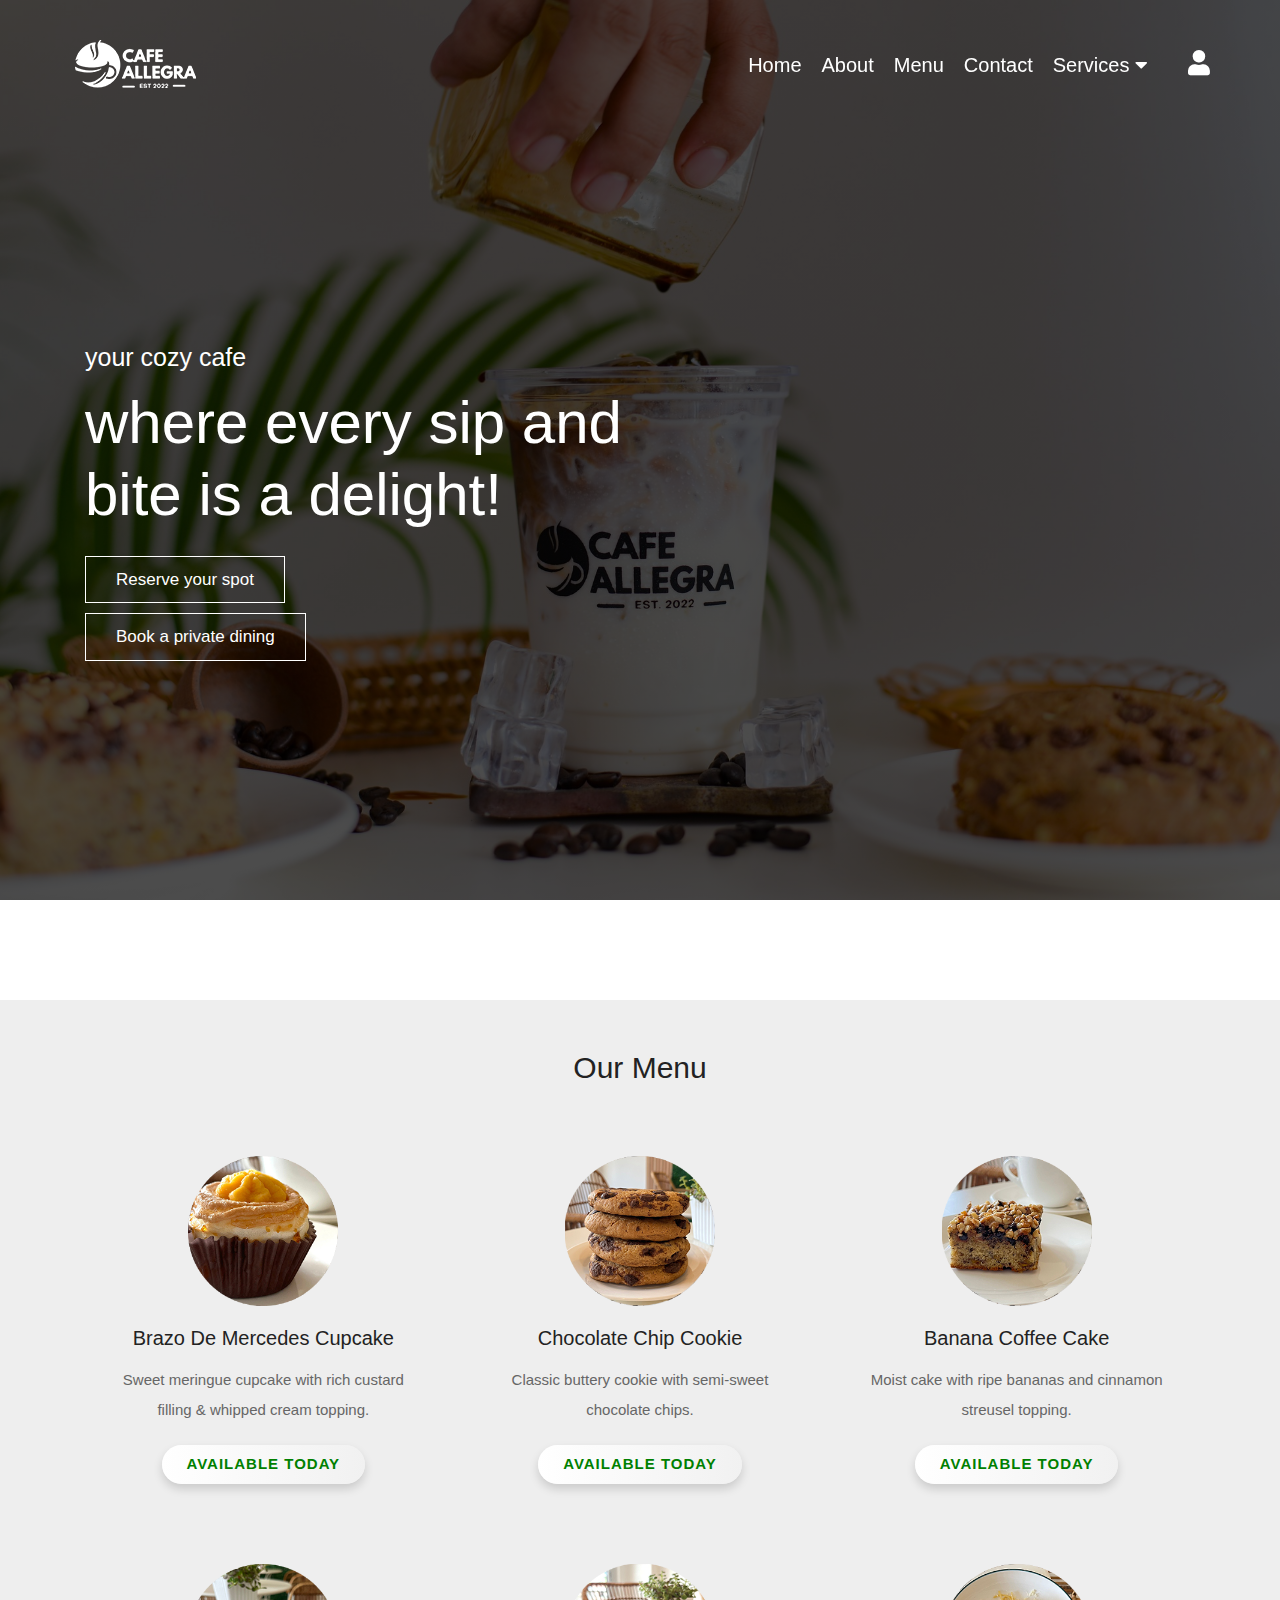
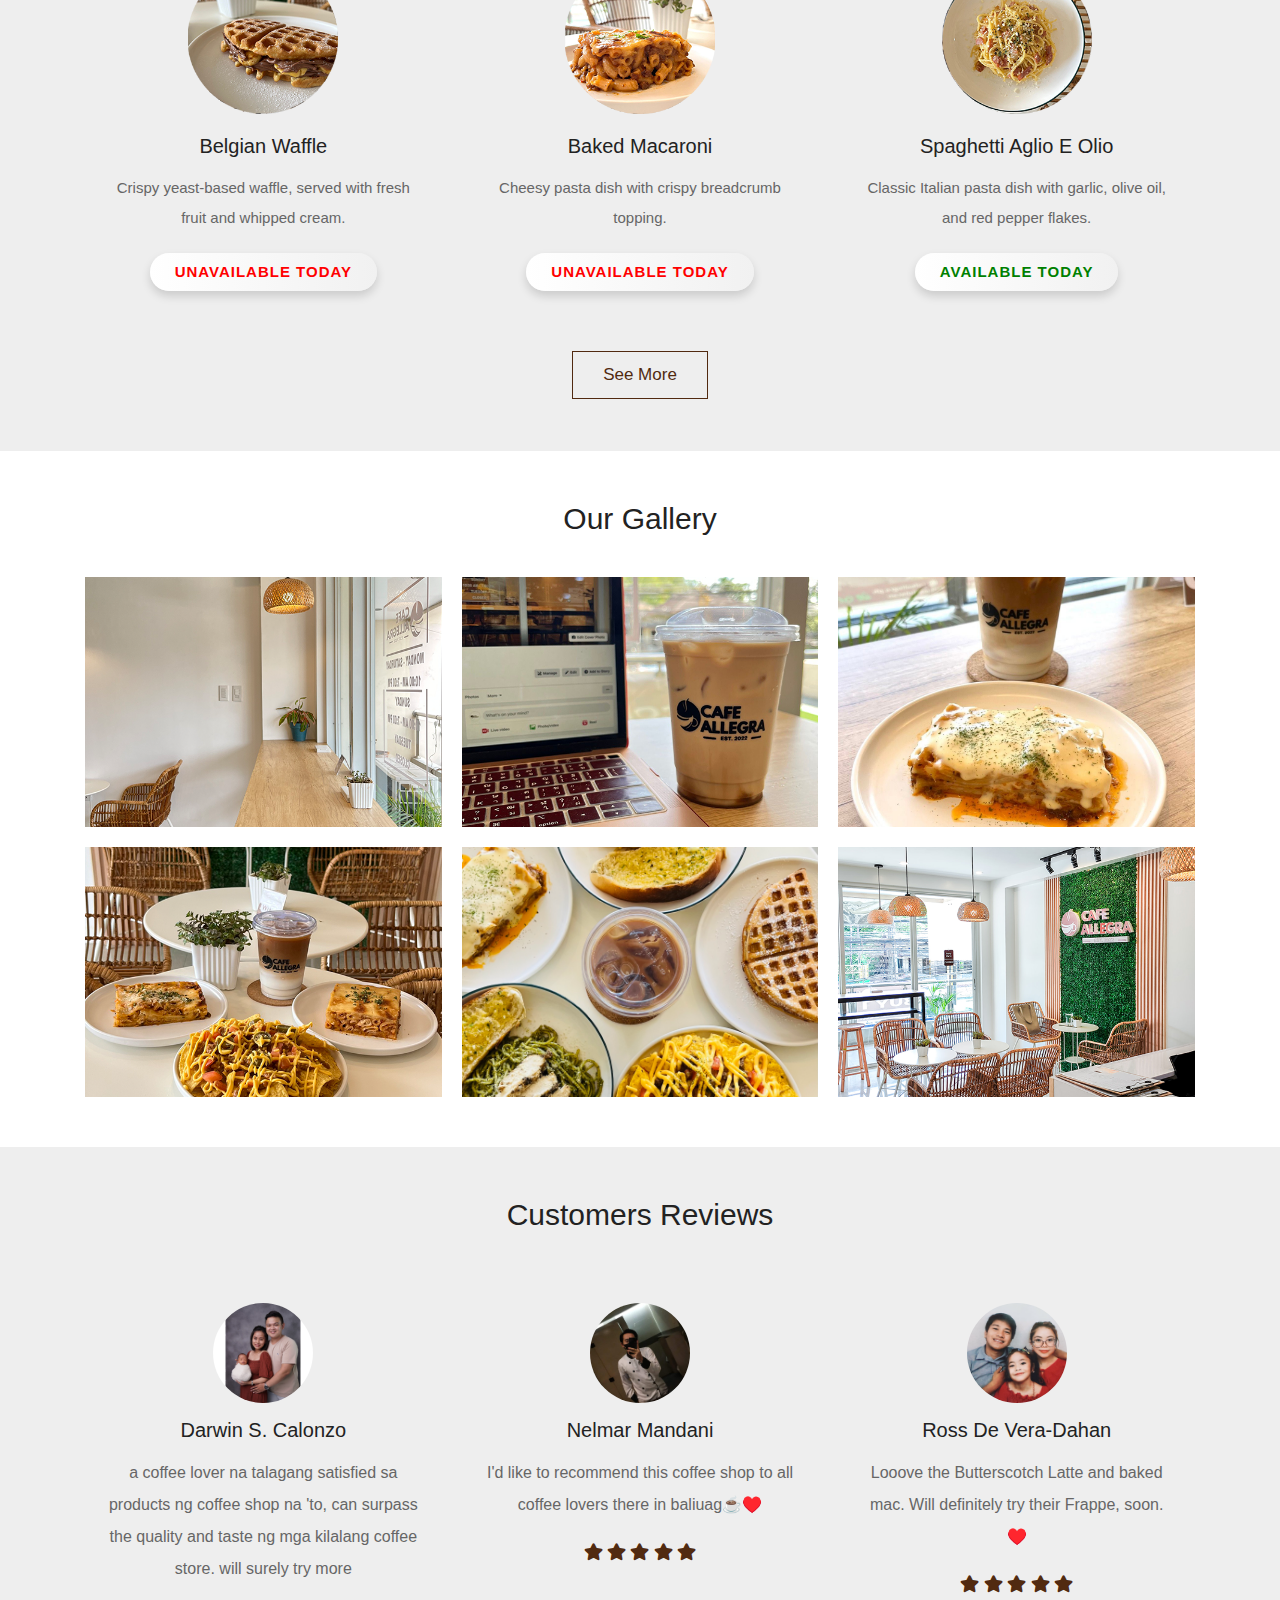
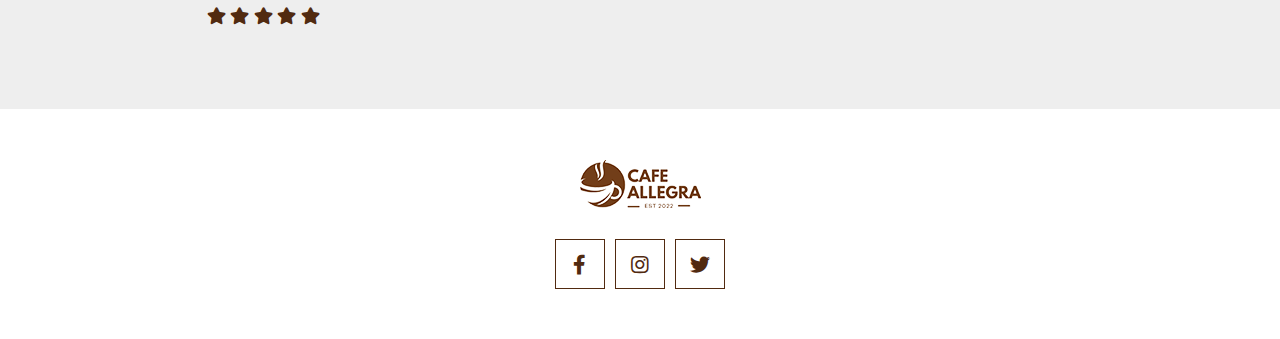
==== commit 79096c96: "design for initial presentation" ====
--- a/index.html
+++ b/index.html
@@ -16,7 +16,7 @@
    <!-- custom css file link  -->
    <link rel="stylesheet" href="css/style.css">
 
-   <link rel="icon" href="images/logo-icon.png" type="images"/>
+   <link rel="icon" href="images/logo-icon.png" type="images" />
 </head>
 
 <body>
@@ -33,11 +33,30 @@
             <a href="index.html" class="logo mr-auto"><img src="images/logo.png" alt=""></a>
 
             <nav class="nav">
-               <a href="index.html">home</a>
-               <a href="about.html">about</a>
-               <a href="menu.html">menu</a>
-               <a href="contact.html">contact</a>
-               <a href="services.html">services</a>
+               <a href="index.html">Home</a>
+               <a href="about.html">About</a>
+               <a href="menu.html">Menu</a>
+               <!-- <div class="dropdown custom-dropdown">
+                  <a class="dropbtn">Menu <i class="fa fa-caret-down"></i></a>
+                  <div class="dropdown-content">
+                     <a href="">All</a>
+                     <a href="">Espresso Based</a>
+                     <a href="">Frappe Series</a>
+                     <a href="">Pasta & Snacks</a>
+                     <a href="">Coolers</a>
+                     <a href="">Waffle</a>
+                  </div>
+               </div> -->
+               <a href="contact.html">Contact</a>
+               <div class="dropdown custom-dropdown">
+                  <a class="dropbtn">Services <i class="fa fa-caret-down"></i></a>
+                  <div class="dropdown-content">
+                     <a href="services.html">Private Dining</a>
+                     <a href="reserve.html">Table Reservation</a>
+                  </div>
+               </div>
+               <script src="https://code.jquery.com/jquery-3.6.0.min.js"></script>
+               <script src="scripts.js"></script>
             </nav>
 
             <div class="icons">
@@ -48,7 +67,6 @@
          </div>
 
       </div>
-
    </header>
 
    <!-- login form starts -->
@@ -58,16 +76,16 @@
       <form action="">
          <div id="close-login-form" class="fas fa-times"></div>
          <a href="#" class="logo mr-auto"><img src="images/logo-brown.png" alt=""></a>
-         <h3>let's start a new great day</h3>
-         <input type="email" name="" placeholder="enter your email" id="" class="box">
-         <input type="password" name="" placeholder="enter your password" id="" class="box">
+         <h3>let's start a new great day!</h3>
+         <input type="email" name="" placeholder="Enter Username" id="" class="box">
+         <input type="password" name="" placeholder="Enter Password" id="" class="box">
          <div class="flex">
-            <input type="checkbox" name="" id="remember-me">
-            <label for="remember-me">remember me</label>
-            <a href="#">forgot password?</a>
-         </div>
-         <input type="submit" value="login now" class="link-btn">
-         <p class="account">don't have an account? <a href="#">create one!</a></p>
+            <!-- <input type="checkbox" name="" id="remember-me">
+              <label for="remember-me">remember me</label> -->
+            <a href="#">Forgot password?</a>
+         </div>
+         <input type="submit" value="Login" class="link-btn">
+         <!-- <p class="account">don't have an account? <a href="#">create one!</a></p> -->
       </form>
 
    </div>
@@ -86,7 +104,9 @@
             <div class="col-md-6">
                <span>your cozy cafe</span>
                <h3>where every sip and bite is a delight!</h3>
-               <a href="reserve.html" class="link-btn">reserve your spot</a>
+               <a href="reserve.html" class="link-btn">Reserve your spot</a>
+               <br>
+               <a href="services.html" class="link-btn">Book a private dining</a>
             </div>
          </div>
 
@@ -168,8 +188,9 @@
             <img src="images/g-img-1.png" alt="">
             <div class="content">
                <h3>Private Dining</h3>
-               <p>Make your special occasion even more special with a private dining experience at  Cafe Allegra!</p>
-               <a href="https://www.facebook.com/cafeallegrabaliuag/posts/pfbid0KbN3ztPQbAs3A5L8y9y84F3t9gfGoPU2SJ8F89cwcpvLuC86SEdZK1UYtViUwErfl" class="link-btn">See Post</a>
+               <p>Make your special occasion even more special with a private dining experience at Cafe Allegra!</p>
+               <a href="https://www.facebook.com/cafeallegrabaliuag/posts/pfbid0KbN3ztPQbAs3A5L8y9y84F3t9gfGoPU2SJ8F89cwcpvLuC86SEdZK1UYtViUwErfl"
+                  class="link-btn">See Post</a>
             </div>
          </div>
 
@@ -177,8 +198,10 @@
             <img src="images/g-img-2.png" alt="">
             <div class="content">
                <h3>Open and Ready to Help You!</h3>
-               <p>Calling all entrepreneurs and freelancers! Need a place to work and get creative? We have the perfect spot for you!</p>
-               <a href="https://www.facebook.com/photo.php?fbid=165000912981015&set=pb.100084133214934.-2207520000.&type=3" class="link-btn">See Post</a>
+               <p>Calling all entrepreneurs and freelancers! Need a place to work and get creative? We have the perfect
+                  spot for you!</p>
+               <a href="https://www.facebook.com/photo.php?fbid=165000912981015&set=pb.100084133214934.-2207520000.&type=3"
+                  class="link-btn">See Post</a>
             </div>
          </div>
 
@@ -186,8 +209,10 @@
             <img src="images/g-img-3.jpg" alt="">
             <div class="content">
                <h3>Our homemade lasagna</h3>
-               <p>Start your week off right with a delicious and satisfying combo of our homemade lasagna and a Spanish latte.</p>
-               <a href="https://www.facebook.com/cafeallegrabaliuag/posts/pfbid02f5MqquNQqYVnNbqvHYKAJkm42megf3FZcKTSQGEbwv2H3Cnk7VY4C2SR2nQEvKmUl" class="link-btn">See Post</a>
+               <p>Start your week off right with a delicious and satisfying combo of our homemade lasagna and a Spanish
+                  latte.</p>
+               <a href="https://www.facebook.com/cafeallegrabaliuag/posts/pfbid02f5MqquNQqYVnNbqvHYKAJkm42megf3FZcKTSQGEbwv2H3Cnk7VY4C2SR2nQEvKmUl"
+                  class="link-btn">See Post</a>
             </div>
          </div>
 
@@ -196,7 +221,8 @@
             <div class="content">
                <h3>Happy Easter everyone! 🐰🌷</h3>
                <p>We hope you're all having a lovely day with your loved ones.</p>
-               <a href="https://www.facebook.com/cafeallegrabaliuag/posts/pfbid0j7cjRrB9d6jAYqFDr5WLMXX5ZdHeDYRQ2JypR5A7QwaXPe44rFhSDNPMYEGP3DXbl" class="link-btn">See Post</a>
+               <a href="https://www.facebook.com/cafeallegrabaliuag/posts/pfbid0j7cjRrB9d6jAYqFDr5WLMXX5ZdHeDYRQ2JypR5A7QwaXPe44rFhSDNPMYEGP3DXbl"
+                  class="link-btn">See Post</a>
             </div>
          </div>
 
@@ -204,8 +230,10 @@
             <img src="images/g-img-5.jpg" alt="">
             <div class="content">
                <h3>Cozy Ambiance</h3>
-               <p>There's nothing like enjoying a delicious pasta dish and a freshly brewed cup of coffee at Cafe Allegra. 🥰</p>
-               <a href="https://www.facebook.com/cafeallegrabaliuag/posts/pfbid0ZtGYvNTvkddPN5gLx6pQmFLX3Cq6Q6PspNLEC4wgYrwLzYeN7ZukjpUq26sjNPVBl" class="link-btn">See Post</a>
+               <p>There's nothing like enjoying a delicious pasta dish and a freshly brewed cup of coffee at Cafe
+                  Allegra. 🥰</p>
+               <a href="https://www.facebook.com/cafeallegrabaliuag/posts/pfbid0ZtGYvNTvkddPN5gLx6pQmFLX3Cq6Q6PspNLEC4wgYrwLzYeN7ZukjpUq26sjNPVBl"
+                  class="link-btn">See Post</a>
             </div>
          </div>
 
@@ -214,7 +242,8 @@
             <div class="content">
                <h3>Visit us today</h3>
                <p>Chic and cozy.<br>A perfect spot to relax!😀💕</p>
-               <a href="https://www.facebook.com/cafeallegrabaliuag/posts/pfbid0s1rygF3V4XpTUekLtBmFwL6QK6vq1iiew39boH6pTqGjBn6k5tB99vU7CKS6vvsdl" class="link-btn">See Post</a>
+               <a href="https://www.facebook.com/cafeallegrabaliuag/posts/pfbid0s1rygF3V4XpTUekLtBmFwL6QK6vq1iiew39boH6pTqGjBn6k5tB99vU7CKS6vvsdl"
+                  class="link-btn">See Post</a>
             </div>
          </div>
 
@@ -362,7 +391,22 @@
    <!-- footer section ends -->
    <!-- custom js file link  -->
    <script src="js/script.js"></script>
-
+   <script src="https://code.jquery.com/jquery-3.6.0.min.js"></script>
+   <script>
+      $(document).ready(function () {
+         // Click event for the dropdown button
+         $(document).on('click', '.custom-dropdown .dropbtn', function (event) {
+            event.stopPropagation();
+            $(this).siblings('.dropdown-content').toggle();
+         });
+
+         // Click event for anywhere else on the document
+         $(document).on('click', function () {
+            $('.dropdown-content').hide();
+         });
+      });
+
+   </script>
 </body>
 
 </html>--- a/css/style.css
+++ b/css/style.css
@@ -1,11 +1,12 @@
 /* @import url("https://fonts.googleapis.com/css2?family=Montserrat:wght@100;200;300;400;500;600&display=swap"); */
 @import url("https://fonts.googleapis.com/css2?family=League+Spartan&display=swap");
+
 * {
   font-family: 'Montserrat', sans-serif;
   margin: 0;
   padding: 0;
   -webkit-box-sizing: border-box;
-          box-sizing: border-box;
+  box-sizing: border-box;
   outline: none;
   border: none;
   text-decoration: none !important;
@@ -35,7 +36,7 @@
 @-webkit-keyframes fadeIn {
   0% {
     -webkit-transform: translateY(-2rem);
-            transform: translateY(-2rem);
+    transform: translateY(-2rem);
     opacity: 0;
   }
 }
@@ -43,7 +44,7 @@
 @keyframes fadeIn {
   0% {
     -webkit-transform: translateY(-2rem);
-            transform: translateY(-2rem);
+    transform: translateY(-2rem);
     opacity: 0;
   }
 }
@@ -159,6 +160,100 @@
   display: none;
 }
 
+.dropdown {
+  position: relative;
+  display: inline-block;
+}
+
+.dropdown-content {
+  display: none;
+  position: absolute;
+  background-color: #f9f9f9;
+  min-width: 160px;
+  box-shadow: 0px 8px 16px 0px rgba(0, 0, 0, 0.2);
+  z-index: 1;
+}
+
+.dropdown-content a {
+  color: black;
+  padding: 12px 16px;
+  text-decoration: none;
+  display: block;
+}
+
+.dropdown-content a:hover {
+  background-color: #f1f1f1;
+}
+
+.dropdown:hover .dropdown-content {
+  display: block;
+}
+
+.dropbtn {
+  cursor: pointer;
+}
+
+@media screen and (max-width: 767px) {
+
+  .nav a,
+  .nav .dropdown {
+    display: block;
+  }
+
+  .dropdown-content {
+    min-width: 100%;
+    left: 0;
+    top: auto;
+    bottom: -1px;
+  }
+
+  .nav {
+    overflow-y: auto;
+  }
+}
+
+body {
+  font-size: 16px;
+  font-family: sans-serif;
+}
+
+.header .nav a {
+  font-size: 2rem;
+  color: #fff;
+  margin-right: 2rem;
+}
+
+.header .dropdown {
+  position: relative;
+  display: inline-block;
+}
+
+.header .dropdown-content {
+  display: none;
+  position: absolute;
+  z-index: 1;
+  background-color: #f9f9f9;
+  min-width: 190px;
+  box-shadow: 0 8px 16px 0 rgba(0, 0, 0, 0.2);
+}
+
+.header .dropdown-content a {
+  color: black;
+  font-size: inherit;
+  font-family: inherit;
+  padding: 12px 16px;
+  text-decoration: none;
+  display: block;
+}
+
+.header .dropdown-content a:hover {
+  background-color: #f1f1f1;
+}
+
+.header .dropdown:hover .dropdown-content {
+  display: block;
+}
+
 .login-form {
   position: fixed;
   top: 0;
@@ -169,11 +264,11 @@
   background: rgba(0, 0, 0, 0.8);
   display: none;
   -webkit-box-align: center;
-      -ms-flex-align: center;
-          align-items: center;
+  -ms-flex-align: center;
+  align-items: center;
   -webkit-box-pack: center;
-      -ms-flex-pack: center;
-          justify-content: center;
+  -ms-flex-pack: center;
+  justify-content: center;
   padding: 2rem;
 }
 
@@ -190,7 +285,7 @@
   text-align: center;
   position: relative;
   -webkit-animation: fadeIn .2s linear;
-          animation: fadeIn .2s linear;
+  animation: fadeIn .2s linear;
 }
 
 .login-form form #close-login-form {
@@ -204,7 +299,7 @@
 
 .login-form form #close-login-form:hover {
   -webkit-transform: rotate(90deg);
-          transform: rotate(90deg);
+  transform: rotate(90deg);
 }
 
 .login-form form .logo {
@@ -234,8 +329,8 @@
   display: -ms-flexbox;
   display: flex;
   -webkit-box-align: center;
-      -ms-flex-align: center;
-          align-items: center;
+  -ms-flex-align: center;
+  align-items: center;
   gap: .5rem;
   margin: 1rem 0;
 }
@@ -329,7 +424,7 @@
   display: -ms-flexbox;
   display: flex;
   -ms-flex-wrap: wrap;
-      flex-wrap: wrap;
+  flex-wrap: wrap;
   margin-top: 3rem;
   gap: 1.5rem;
 }
@@ -339,8 +434,8 @@
   background: #eee;
   text-align: center;
   -webkit-box-flex: 1;
-      -ms-flex: 1 1 14rem;
-          flex: 1 1 14rem;
+  -ms-flex: 1 1 14rem;
+  flex: 1 1 14rem;
 }
 
 .about .icons-container .icons i {
@@ -363,7 +458,7 @@
   display: -ms-grid;
   display: grid;
   -ms-grid-columns: (minmax(30rem, 1fr))[auto-fit];
-      grid-template-columns: repeat(auto-fit, minmax(30rem, 1fr));
+  grid-template-columns: repeat(auto-fit, minmax(30rem, 1fr));
   gap: 2rem;
 }
 
@@ -376,9 +471,9 @@
 .menu .box-container .box:hover {
   background: #fff;
   -webkit-box-shadow: 0 0.5rem 1rem rgba(0, 0, 0, 0.1);
-          box-shadow: 0 0.5rem 1rem rgba(0, 0, 0, 0.1);
+  box-shadow: 0 0.5rem 1rem rgba(0, 0, 0, 0.1);
   -webkit-transform: translateY(-1rem);
-          transform: translateY(-1rem);
+  transform: translateY(-1rem);
 }
 
 .menu .box-container .box img {
@@ -404,7 +499,7 @@
   display: -ms-grid;
   display: grid;
   -ms-grid-columns: (minmax(30rem, 1fr))[auto-fit];
-      grid-template-columns: repeat(auto-fit, minmax(30rem, 1fr));
+  grid-template-columns: repeat(auto-fit, minmax(30rem, 1fr));
   gap: 2rem;
 }
 
@@ -416,25 +511,25 @@
 
 .gallery .box-container .box:hover {
   -webkit-box-shadow: 0 0.5rem 1rem rgba(0, 0, 0, 0.1);
-          box-shadow: 0 0.5rem 1rem rgba(0, 0, 0, 0.1);
+  box-shadow: 0 0.5rem 1rem rgba(0, 0, 0, 0.1);
   border: 0.1rem solid #512a10;
 }
 
 .gallery .box-container .box:hover img {
   -webkit-transform: translateY(-100%);
-          transform: translateY(-100%);
+  transform: translateY(-100%);
 }
 
 .gallery .box-container .box:hover .content {
   -webkit-transform: translateY(0);
-          transform: translateY(0);
+  transform: translateY(0);
 }
 
 .gallery .box-container .box img {
   height: 100%;
   width: 100%;
   -o-object-fit: cover;
-     object-fit: cover;
+  object-fit: cover;
 }
 
 .gallery .box-container .box .content {
@@ -447,7 +542,7 @@
   height: 100%;
   width: 100%;
   -webkit-transform: translateY(100%);
-          transform: translateY(100%);
+  transform: translateY(100%);
   padding-top: 4rem;
 }
 
@@ -473,7 +568,7 @@
   display: -ms-grid;
   display: grid;
   -ms-grid-columns: (minmax(30rem, 1fr))[auto-fit];
-      grid-template-columns: repeat(auto-fit, minmax(30rem, 1fr));
+  grid-template-columns: repeat(auto-fit, minmax(30rem, 1fr));
   gap: 2rem;
 }
 
@@ -486,9 +581,9 @@
 .reviews .box-container .box:hover {
   background: #fff;
   -webkit-box-shadow: 0 0.5rem 1rem rgba(0, 0, 0, 0.1);
-          box-shadow: 0 0.5rem 1rem rgba(0, 0, 0, 0.1);
+  box-shadow: 0 0.5rem 1rem rgba(0, 0, 0, 0.1);
   -webkit-transform: translateY(-1rem);
-          transform: translateY(-1rem);
+  transform: translateY(-1rem);
 }
 
 .reviews .box-container .box img {
@@ -521,11 +616,15 @@
   color: #512a10;
 }
 
+.contact {
+  background-color: #eee;
+}
+
 .contact .contact-info-container {
   display: -ms-grid;
   display: grid;
   -ms-grid-columns: (minmax(30rem, 1fr))[auto-fit];
-      grid-template-columns: repeat(auto-fit, minmax(30rem, 1fr));
+  grid-template-columns: repeat(auto-fit, minmax(30rem, 1fr));
   gap: 2rem;
   margin-bottom: 3rem;
 }
@@ -607,6 +706,98 @@
   resize: none;
 }
 
+/* contact2 */
+
+.contact-2 {
+  background-color: #eee;
+}
+
+.contact-2 .contact-info-container {
+  display: -ms-grid;
+  display: grid;
+  -ms-grid-columns: (minmax(30rem, 1fr))[auto-fit];
+  grid-template-columns: repeat(auto-fit, minmax(30rem, 1fr));
+  gap: 2rem;
+  margin-bottom: 3rem;
+}
+
+.contact-2 .contact-info-container .box {
+  border: 0.1rem solid #512a10;
+  padding: 3rem 2rem;
+  border: 0.1rem solid #512a10;
+  text-align: center;
+}
+
+.contact-2 .contact-info-container .box:hover i {
+  background: #512a10;
+  color: #eee;
+}
+
+.contact-2 .contact-info-container .box i {
+  height: 6rem;
+  width: 6rem;
+  line-height: 6rem;
+  border: 0.1rem solid #512a10;
+  color: #512a10;
+  font-size: 2rem;
+  margin-bottom: 1rem;
+}
+
+.contact-2 .contact-info-container .box h3 {
+  font-size: 2rem;
+  text-transform: capitalize;
+  color: #222;
+  padding: 1rem 0;
+}
+
+.contact-2 .contact-info-container .box p {
+  font-size: 1.5rem;
+  line-height: 2;
+  color: #666;
+  margin-bottom: 0;
+}
+
+.contact-2 form h3 {
+  font-size: 3rem;
+  text-transform: capitalize;
+  color: #222;
+  padding-bottom: 1rem;
+}
+
+.contact-2 form .box {
+  margin: .7rem 0;
+  border: 0.1rem solid #512a10;
+  font-size: 1.6rem;
+  width: 100%;
+  padding: 1.2rem 1.4rem;
+}
+
+.contact-2 form .box:focus {
+  background: #512a10;
+  color: #eee;
+}
+
+.contact-2 form .box:focus::-webkit-input-placeholder {
+  color: #fff;
+}
+
+.contact-2 form .box:focus:-ms-input-placeholder {
+  color: #fff;
+}
+
+.contact-2 form .box:focus::-ms-input-placeholder {
+  color: #fff;
+}
+
+.contact-2 form .box:focus::placeholder {
+  color: #fff;
+}
+
+.contact-2 form textarea {
+  height: 15rem;
+  resize: none;
+}
+
 .blogs {
   background: #eee;
 }
@@ -615,13 +806,13 @@
   display: -ms-grid;
   display: grid;
   -ms-grid-columns: (minmax(30rem, 1fr))[auto-fit];
-      grid-template-columns: repeat(auto-fit, minmax(30rem, 1fr));
+  grid-template-columns: repeat(auto-fit, minmax(30rem, 1fr));
   gap: 2rem;
 }
 
 .blogs .box-container .box:hover {
   -webkit-box-shadow: 0 0.5rem 1rem rgba(0, 0, 0, 0.1);
-          box-shadow: 0 0.5rem 1rem rgba(0, 0, 0, 0.1);
+  box-shadow: 0 0.5rem 1rem rgba(0, 0, 0, 0.1);
   background: #fff;
 }
 
@@ -634,7 +825,7 @@
 }
 
 .blogs .box-container .box .image {
-  height: 25rem;
+  height: rem;
   overflow: hidden;
 }
 
@@ -642,7 +833,7 @@
   height: 100%;
   width: 100%;
   -o-object-fit: cover;
-     object-fit: cover;
+  object-fit: cover;
 }
 
 .blogs .box-container .box .content {
@@ -671,11 +862,179 @@
   display: -ms-flexbox;
   display: flex;
   -webkit-box-align: center;
-      -ms-flex-align: center;
-          align-items: center;
+  -ms-flex-align: center;
+  align-items: center;
   -webkit-box-pack: justify;
-      -ms-flex-pack: justify;
-          justify-content: space-between;
+  -ms-flex-pack: justify;
+  justify-content: space-between;
+  margin-top: 1rem;
+}
+
+.blogs .box-container .box .icons span {
+  font-size: 1.4rem;
+  text-transform: capitalize;
+  color: #222;
+}
+
+.blogs .box-container .box .icons span i {
+  padding-right: .5rem;
+  color: #512a10;
+}
+
+.blogs {
+  background: #eee;
+}
+
+.blogs .box-container {
+  display: -ms-grid;
+  display: grid;
+  -ms-grid-columns: (minmax(30rem, 1fr))[auto-fit];
+  grid-template-columns: repeat(auto-fit, minmax(30rem, 1fr));
+  gap: 2rem;
+}
+
+.blogs .box-container .box:hover {
+  -webkit-box-shadow: 0 0.5rem 1rem rgba(0, 0, 0, 0.1);
+  box-shadow: 0 0.5rem 1rem rgba(0, 0, 0, 0.1);
+  background: #fff;
+}
+
+.blogs .box-container .box:hover .image {
+  padding: 2rem;
+}
+
+.blogs .box-container .box:hover .icons {
+  border-top: 0.1rem solid #512a10;
+}
+
+.blogs .box-container .box .image {
+  height: rem;
+  overflow: hidden;
+}
+
+.blogs .box-container .box .image img {
+  height: 100%;
+  width: 100%;
+  -o-object-fit: cover;
+  object-fit: cover;
+}
+
+.blogs .box-container .box .content {
+  padding: 2rem;
+  text-align: center;
+}
+
+.blogs .box-container .box .content h3 {
+  font-size: 2rem;
+  text-transform: capitalize;
+  color: #222;
+}
+
+.blogs .box-container .box .content p {
+  padding: 1rem 0;
+  font-size: 1.5rem;
+  line-height: 2;
+  color: #666;
+  margin-bottom: 0;
+}
+
+.blogs .box-container .box .icons {
+  padding: 1.7rem;
+  background: #fff;
+  display: -webkit-box;
+  display: -ms-flexbox;
+  display: flex;
+  -webkit-box-align: center;
+  -ms-flex-align: center;
+  align-items: center;
+  -webkit-box-pack: justify;
+  -ms-flex-pack: justify;
+  justify-content: space-between;
+  margin-top: 1rem;
+}
+
+.blogs .box-container .box .icons span {
+  font-size: 1.4rem;
+  text-transform: capitalize;
+  color: #222;
+}
+
+.blogs .box-container .box .icons span i {
+  padding-right: .5rem;
+  color: #512a10;
+}
+
+/* blogs2 */
+
+.blogs-2 {
+  background: #fff;
+}
+
+.blogs-2 .box-container {
+  display: -ms-grid;
+  display: grid;
+  -ms-grid-columns: (minmax(30rem, 1fr))[auto-fit];
+  grid-template-columns: repeat(auto-fit, minmax(30rem, 1fr));
+  gap: 2rem;
+}
+
+.blogs-2 .box-container .box:hover {
+  -webkit-box-shadow: 0 0.5rem 1rem rgba(0, 0, 0, 0.1);
+  box-shadow: 0 0.5rem 1rem rgba(0, 0, 0, 0.1);
+  background: #fff;
+}
+
+.blogs-2 .box-container .box:hover .image {
+  padding: 2rem;
+}
+
+.blogs-2 .box-container .box:hover .icons {
+  border-top: 0.1rem solid #512a10;
+}
+
+.blogs-2 .box-container .box .image {
+  height: rem;
+  overflow: hidden;
+}
+
+.blogs-2 .box-container .box .image img {
+  height: 100%;
+  width: 100%;
+  -o-object-fit: cover;
+  object-fit: cover;
+}
+
+.blogs-2 .box-container .box .content {
+  padding: 2rem;
+  text-align: center;
+}
+
+.blogs-2 .box-container .box .content h3 {
+  font-size: 2rem;
+  text-transform: capitalize;
+  color: #222;
+}
+
+.blogs .box-container .box .content p {
+  padding: 1rem 0;
+  font-size: 1.5rem;
+  line-height: 2;
+  color: #666;
+  margin-bottom: 0;
+}
+
+.blogs .box-container .box .icons {
+  padding: 1.7rem;
+  background: #fff;
+  display: -webkit-box;
+  display: -ms-flexbox;
+  display: flex;
+  -webkit-box-align: center;
+  -ms-flex-align: center;
+  align-items: center;
+  -webkit-box-pack: justify;
+  -ms-flex-pack: justify;
+  justify-content: space-between;
   margin-top: 1rem;
 }
 
@@ -777,34 +1136,60 @@
     font-size: 55%;
     scroll-padding-top: 8rem;
   }
+
   .home h3 {
     font-size: 4rem;
   }
+
   section {
     padding: 3rem 0;
   }
 }
 
 @media (max-width: 768px) {
+
+  .nav.active .dropdown-content {
+    position: static;
+    display: block;
+    box-shadow: none;
+  }
+
+  .header {
+    height: auto;
+  }
+
+  .nav {
+    width: 100%;
+    max-height: calc(100vh - 60px);
+    /* Adjust the value 60px to match the height of your header on mobile devices */
+  }
+
+
   .login-form form {
     padding: 3rem 2rem;
   }
+
   .login-form form h3 {
     font-size: 1.7rem;
   }
+
   .header {
     padding: 4rem 2rem;
   }
+
   .header.active {
     padding: 2rem;
   }
+
   .header #menu-btn {
     display: inline-block;
   }
+
   .header #menu-btn.fa-times {
     -webkit-transform: rotate(180deg);
-            transform: rotate(180deg);
-  }
+    transform: rotate(180deg);
+  }
+
   .header .nav {
     position: absolute;
     top: 99%;
@@ -813,21 +1198,28 @@
     background: #fff;
     -webkit-box-orient: vertical;
     -webkit-box-direction: normal;
-        -ms-flex-flow: column;
-            flex-flow: column;
+    -ms-flex-flow: column;
+    flex-flow: column;
     padding: 1rem 0;
     -webkit-clip-path: polygon(0 0, 100% 0, 100% 0, 0 0);
-            clip-path: polygon(0 0, 100% 0, 100% 0, 0 0);
-  }
+    clip-path: polygon(0 0, 100% 0, 100% 0, 0 0);
+  }
+
   .header .nav.active {
     -webkit-clip-path: polygon(0 0, 100% 0, 100% 100%, 0 100%);
-            clip-path: polygon(0 0, 100% 0, 100% 100%, 0 100%);
-  }
+    clip-path: polygon(0 0, 100% 0, 100% 100%, 0 100%);
+  }
+
   .header .nav a {
     margin: 1rem 2rem;
     color: #222;
   }
+
   .contact .map {
+    height: 25rem;
+  }
+
+  .contact-2 .map {
     height: 25rem;
   }
 }
@@ -837,4 +1229,5 @@
     font-size: 50%;
   }
 }
+
 /*# sourceMappingURL=style.css.map */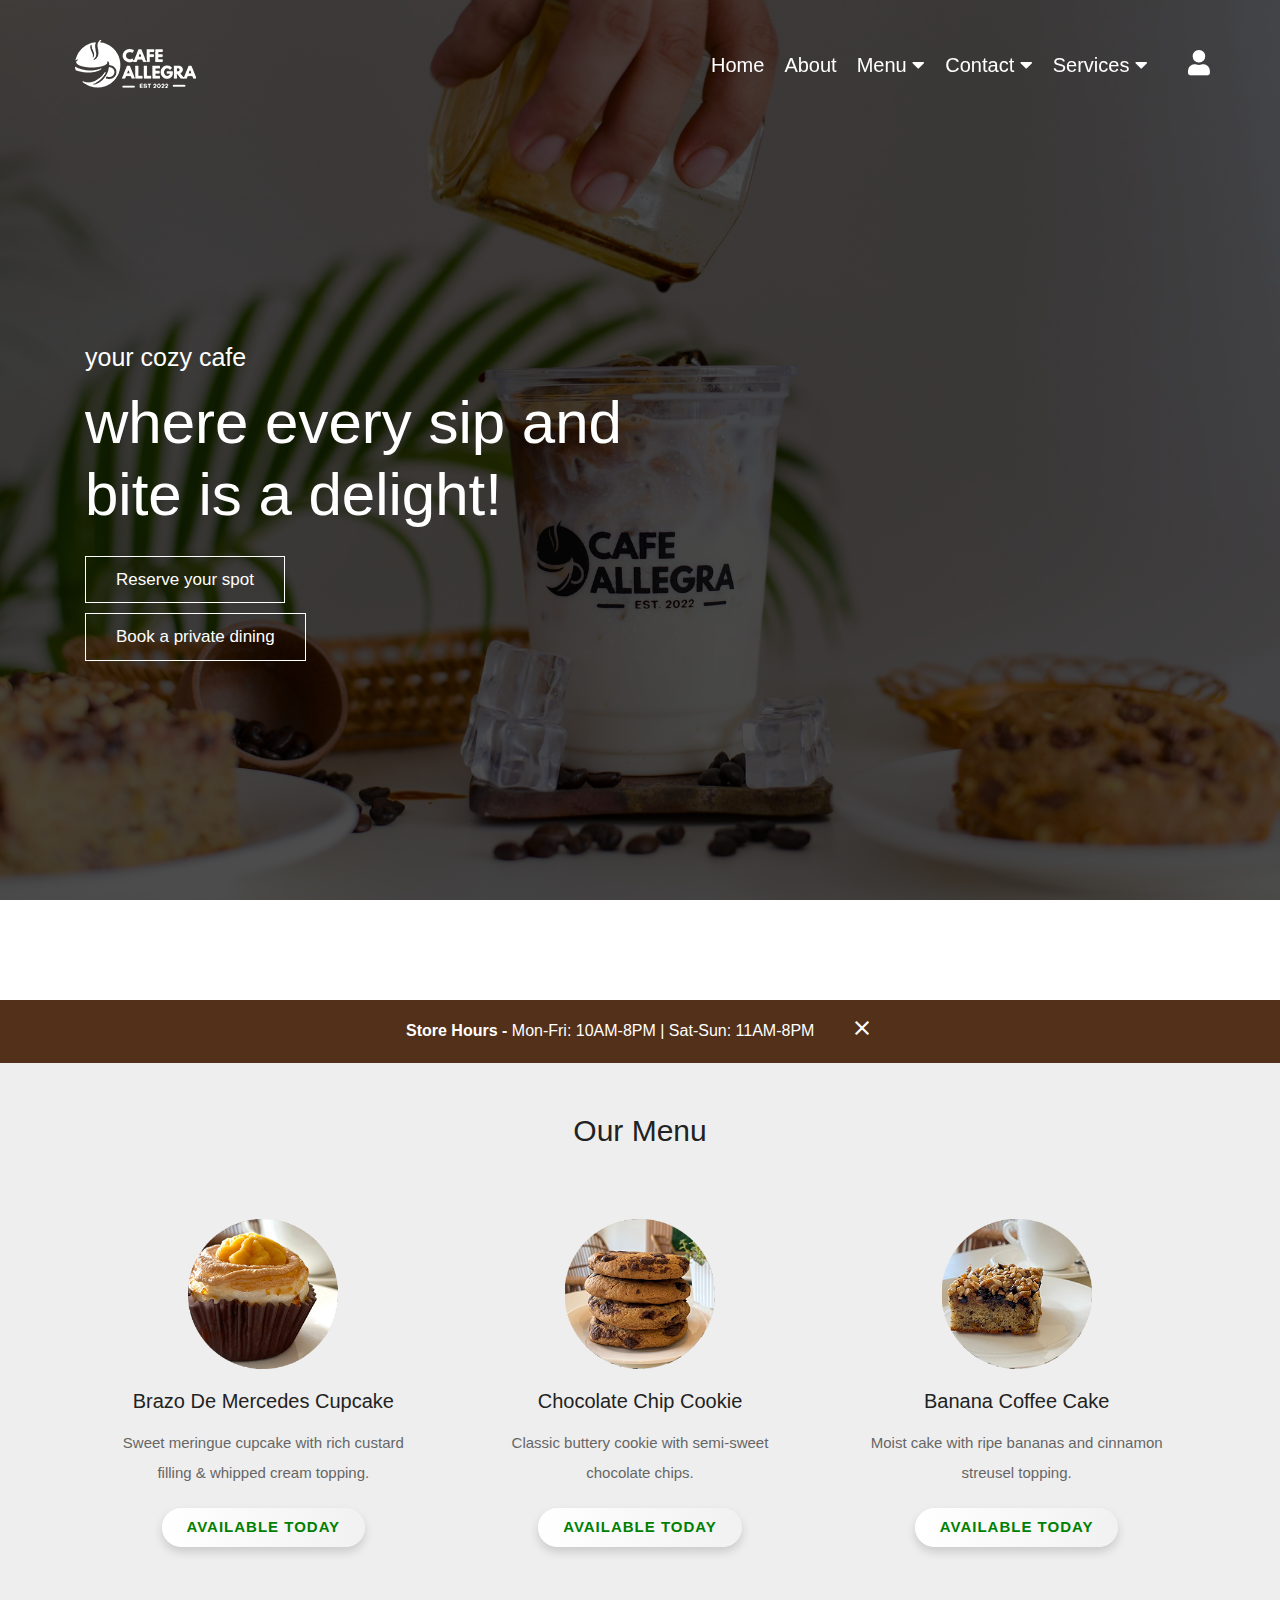
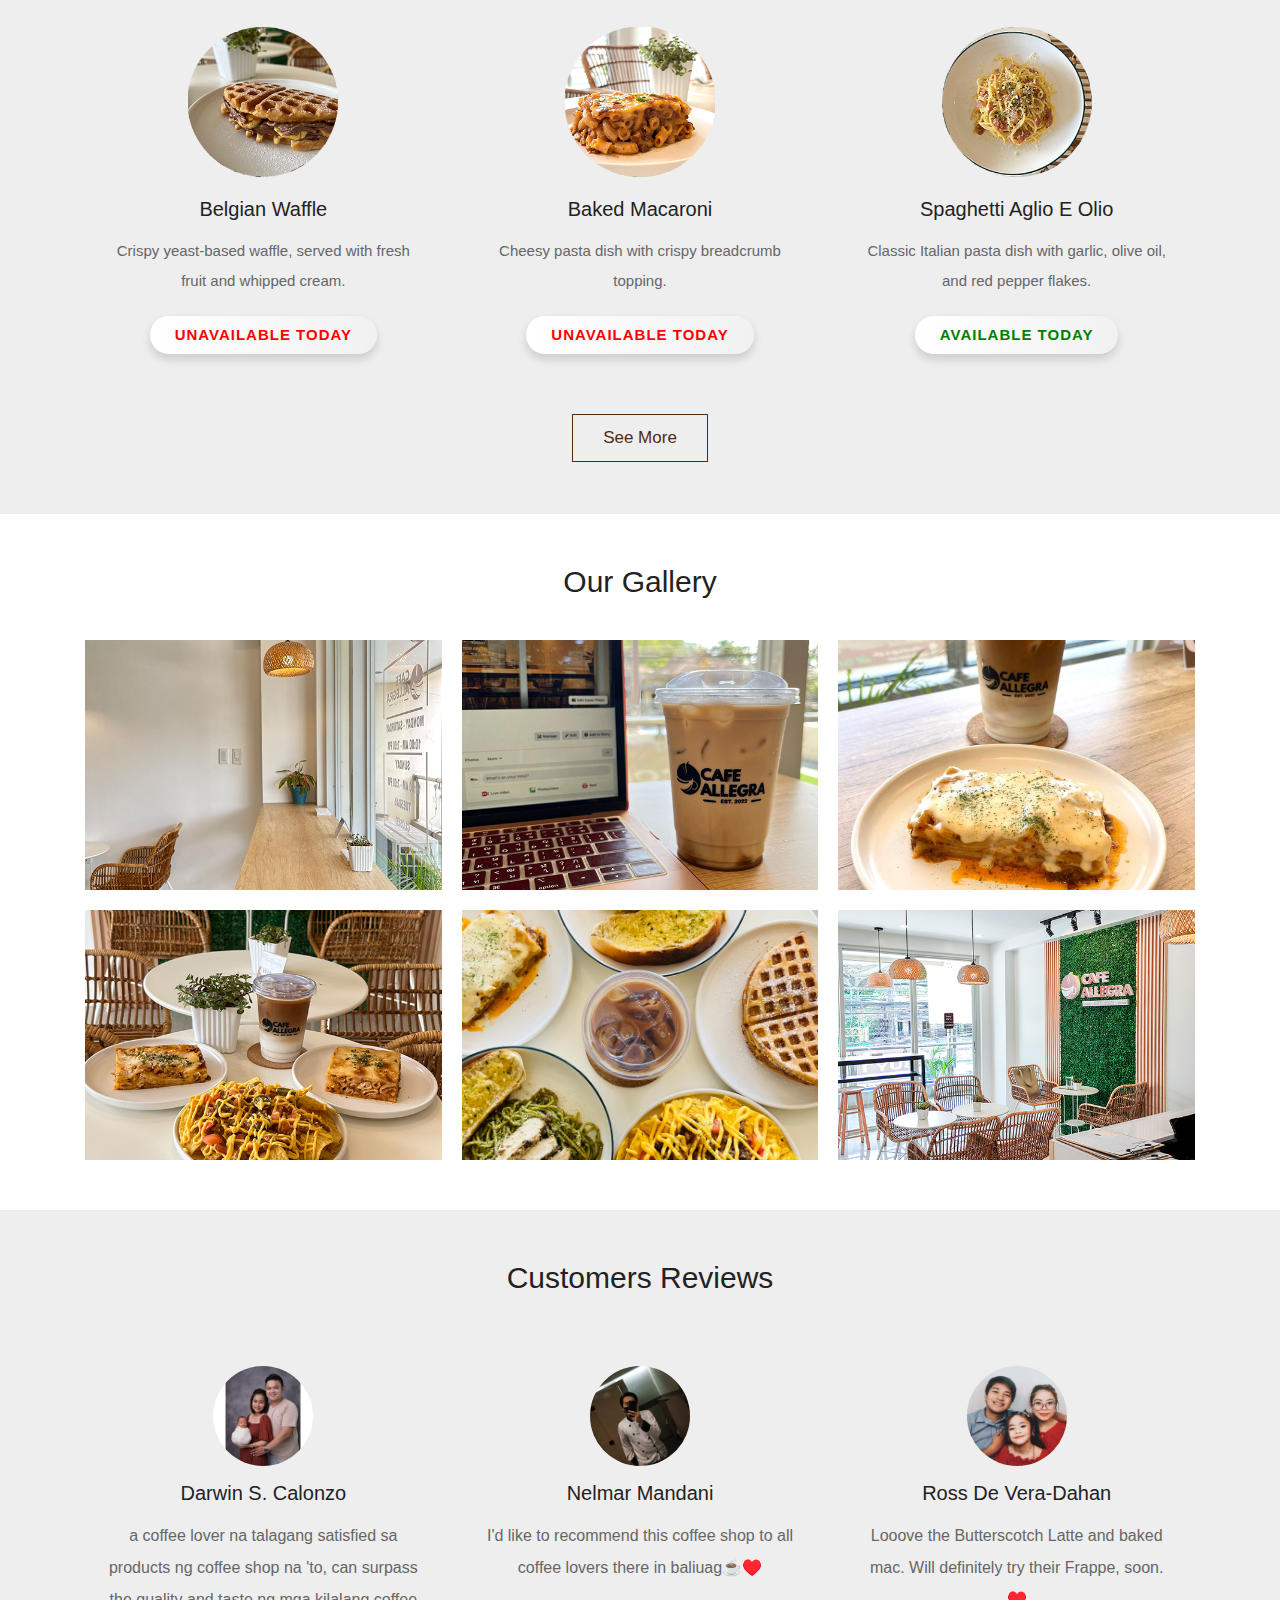
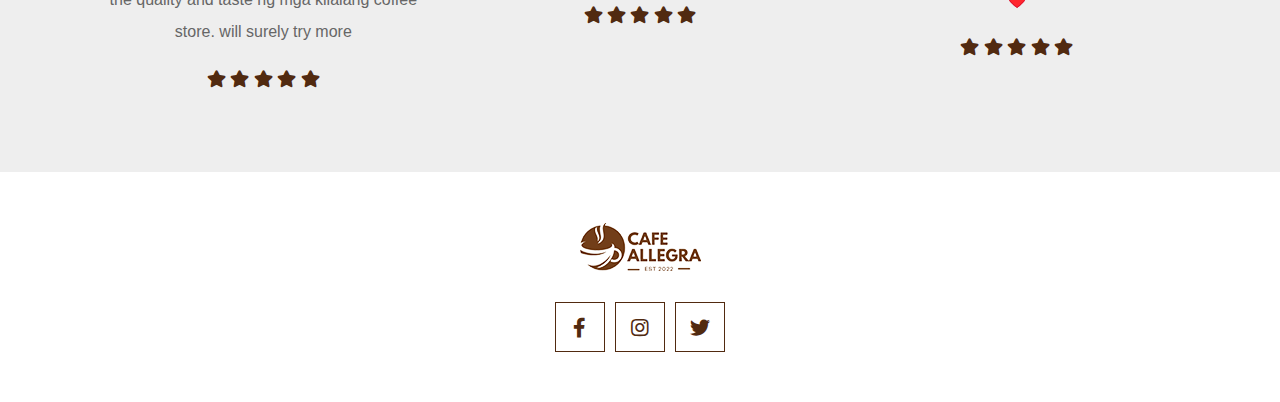
==== commit a9d951ac: "added contact form and feedback/suggestion form" ====
--- a/index.html
+++ b/index.html
@@ -16,6 +16,9 @@
    <!-- custom css file link  -->
    <link rel="stylesheet" href="css/style.css">
 
+   <!-- bannner  -->
+   <link href="https://fonts.googleapis.com/icon?family=Material+Icons" rel="stylesheet">
+   
    <link rel="icon" href="images/logo-icon.png" type="images" />
 </head>
 
@@ -35,19 +38,25 @@
             <nav class="nav">
                <a href="index.html">Home</a>
                <a href="about.html">About</a>
-               <a href="menu.html">Menu</a>
-               <!-- <div class="dropdown custom-dropdown">
+               <!-- <a href="menu.html">Menu</a> -->
+               <div class="dropdown custom-dropdown">
                   <a class="dropbtn">Menu <i class="fa fa-caret-down"></i></a>
                   <div class="dropdown-content">
-                     <a href="">All</a>
+                     <a href="menu.html">All</a>
                      <a href="">Espresso Based</a>
                      <a href="">Frappe Series</a>
                      <a href="">Pasta & Snacks</a>
                      <a href="">Coolers</a>
                      <a href="">Waffle</a>
                   </div>
-               </div> -->
-               <a href="contact.html">Contact</a>
+               </div>
+               <div class="dropdown custom-dropdown">
+                  <a class="dropbtn">Contact <i class="fa fa-caret-down"></i></a>
+                  <div class="dropdown-content">
+                     <a href="contact.php">Contact Form</a>
+                     <a href="feedback.php">Feedback & Suggestion</a>
+                  </div>
+               </div>
                <div class="dropdown custom-dropdown">
                   <a class="dropbtn">Services <i class="fa fa-caret-down"></i></a>
                   <div class="dropdown-content">
@@ -115,7 +124,18 @@
    </section>
 
    <!-- home section ends -->
-
+   <div class="banner">
+      <div class="banner__content">
+          <div class="banner__text">
+              <strong>Store Hours - </strong>Mon-Fri: 10AM-8PM | Sat-Sun: 11AM-8PM
+          </div>
+          <button class="banner__close" type="button">
+              <span class="material-icons">
+                  close
+              </span>
+          </button>
+      </div>
+  </div>
    <!-- menu section starts  -->
 
    <section class="menu" id="menu">
--- a/css/style.css
+++ b/css/style.css
@@ -159,7 +159,6 @@
 .header #menu-btn {
   display: none;
 }
-
 .dropdown {
   position: relative;
   display: inline-block;
@@ -169,7 +168,7 @@
   display: none;
   position: absolute;
   background-color: #f9f9f9;
-  min-width: 160px;
+  min-width: 250px; /* Adjust this value to make the dropdown box wider */
   box-shadow: 0px 8px 16px 0px rgba(0, 0, 0, 0.2);
   z-index: 1;
 }
@@ -233,7 +232,7 @@
   position: absolute;
   z-index: 1;
   background-color: #f9f9f9;
-  min-width: 190px;
+  min-width: 250px; /* Adjust this value to make the dropdown box wider */
   box-shadow: 0 8px 16px 0 rgba(0, 0, 0, 0.2);
 }
 
@@ -1230,4 +1229,44 @@
   }
 }
 
-/*# sourceMappingURL=style.css.map */+/*# sourceMappingURL=style.css.map */
+
+/* bannner */
+html,
+body {
+  margin: 0;
+}
+
+.banner {
+  background: #523019;
+}
+
+.banner__content {
+  padding: 16px;
+  max-width: 500px;
+  margin: 0 auto;
+  display: flex;
+  align-items: center;
+}
+
+.banner__text {
+  flex-grow: 1;
+  line-height: 1.4;
+  font-family: "Quicksand", sans-serif;
+}
+
+.banner__close {
+  background: none;
+  border: none;
+  cursor: pointer;
+}
+
+.banner__text,
+.banner__close > span {
+  color: #ffffff;
+}
+
+/* feedback */
+.text-center {
+  text-align: center;
+}
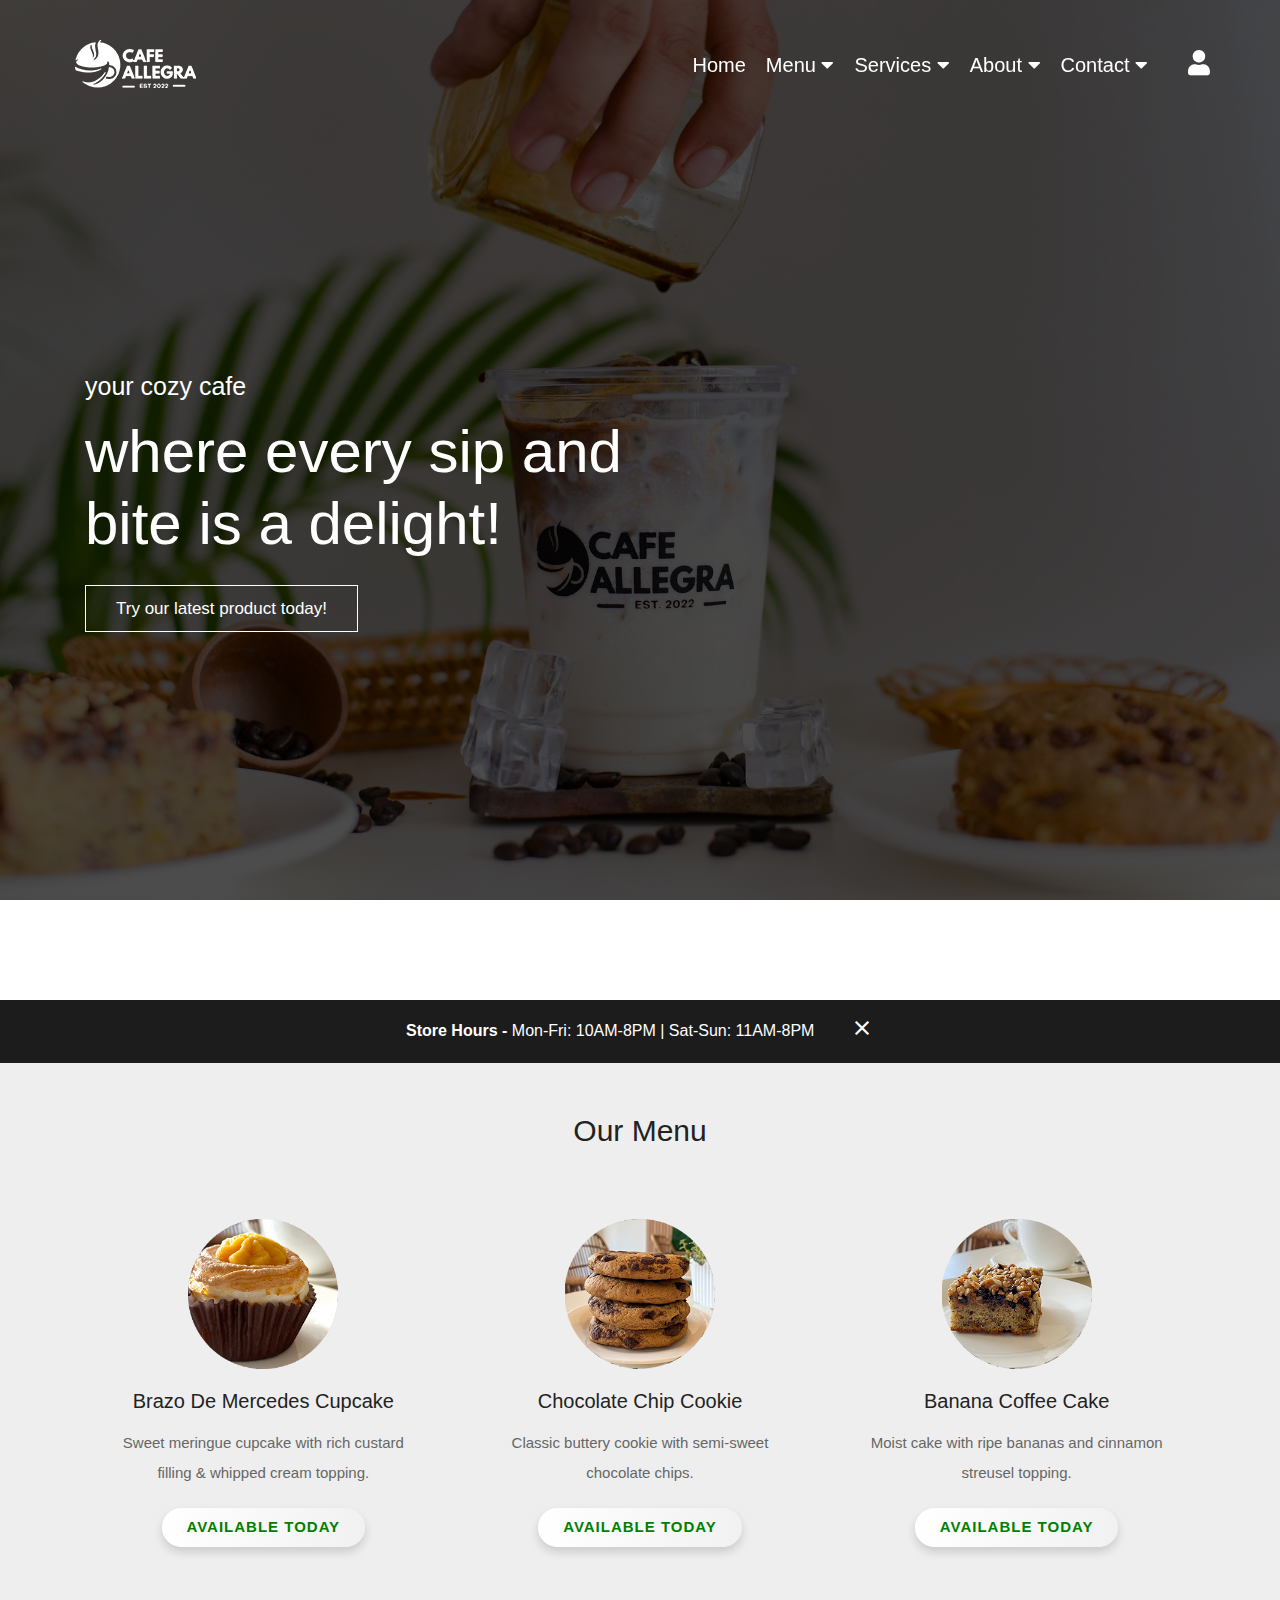
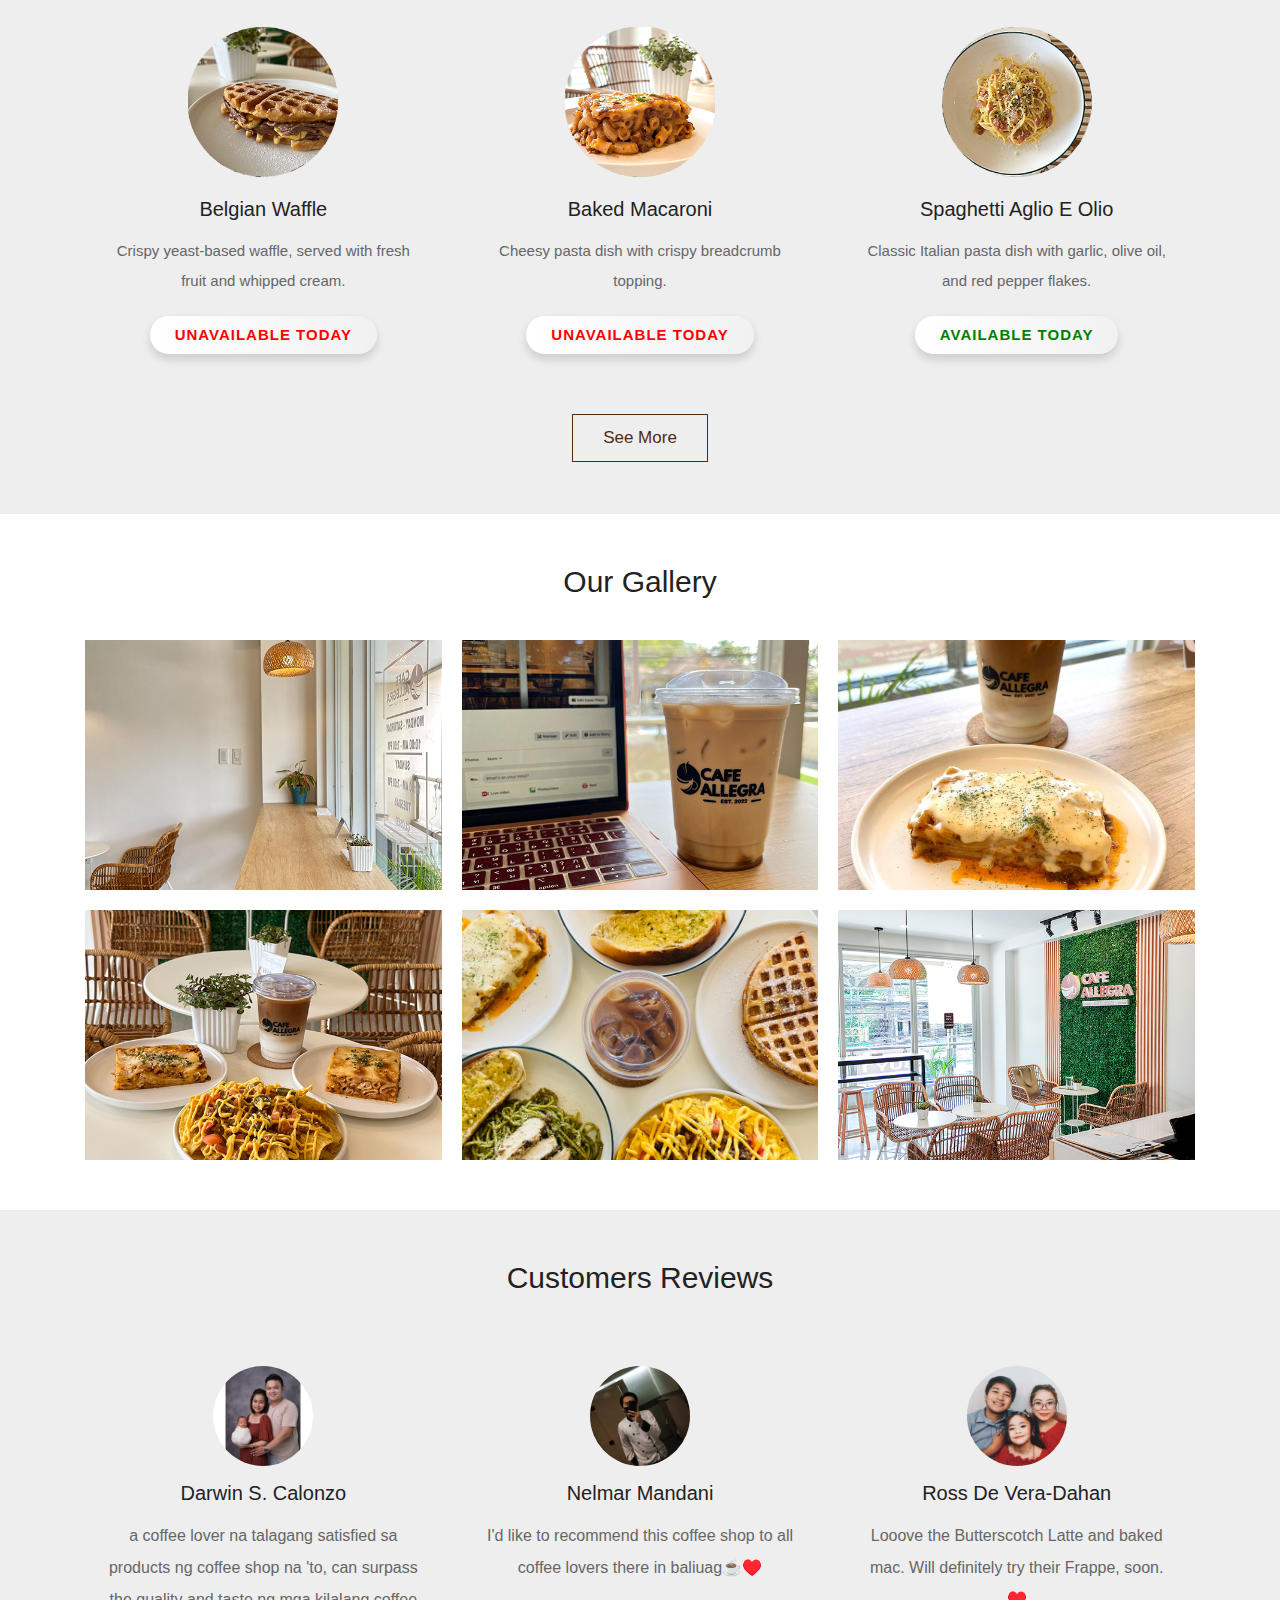
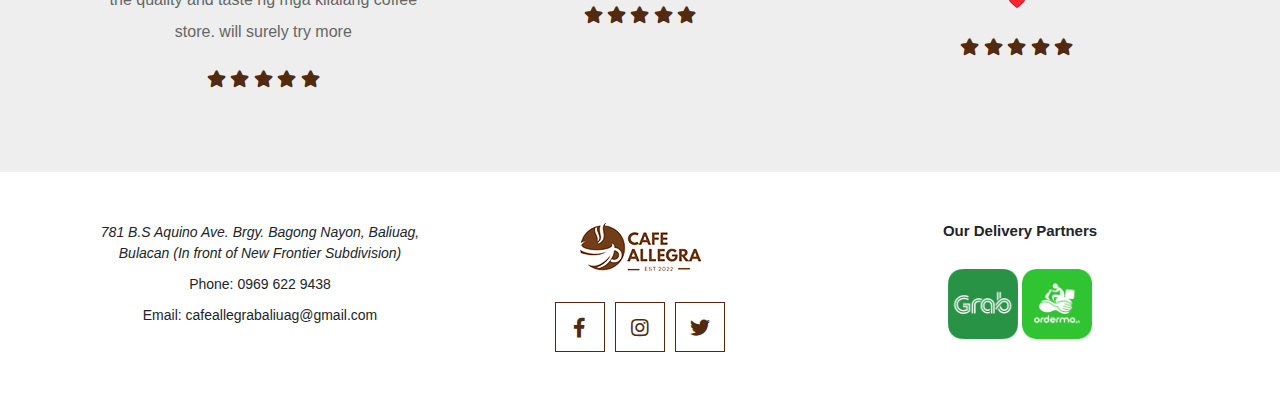
==== commit 7b7ebea9: "front end progress" ====
--- a/index.html
+++ b/index.html
@@ -18,7 +18,7 @@
 
    <!-- bannner  -->
    <link href="https://fonts.googleapis.com/icon?family=Material+Icons" rel="stylesheet">
-   
+
    <link rel="icon" href="images/logo-icon.png" type="images" />
 </head>
 
@@ -27,9 +27,7 @@
    <!-- header section starts     -->
 
    <header class="header fixed-top">
-
       <div class="container">
-
          <div class="row align-items-center">
 
             <!-- <a href="#" class="logo mr-auto"> <i class="fas fa-mug-hot"></i> coffee </a> -->
@@ -37,17 +35,29 @@
 
             <nav class="nav">
                <a href="index.html">Home</a>
-               <a href="about.html">About</a>
-               <!-- <a href="menu.html">Menu</a> -->
                <div class="dropdown custom-dropdown">
                   <a class="dropbtn">Menu <i class="fa fa-caret-down"></i></a>
                   <div class="dropdown-content">
                      <a href="menu.html">All</a>
                      <a href="">Espresso Based</a>
                      <a href="">Frappe Series</a>
+                     <a href="">Coolers</a>
                      <a href="">Pasta & Snacks</a>
-                     <a href="">Coolers</a>
-                     <a href="">Waffle</a>
+                     <a href="">Waffles</a>
+                  </div>
+               </div>
+               <div class="dropdown custom-dropdown">
+                  <a class="dropbtn">Services <i class="fa fa-caret-down"></i></a>
+                  <div class="dropdown-content">
+                     <a href="services.php">Private Dining</a>
+                     <a href="reserve.php">Table Reservation</a>
+                  </div>
+               </div>
+               <div class="dropdown custom-dropdown">
+                  <a class="dropbtn">About <i class="fa fa-caret-down"></i></a>
+                  <div class="dropdown-content">
+                     <a href="philosophy.html">Our Philosophy</a>
+                     <a href="whychooseus.html">Why Choose Us?</a>
                   </div>
                </div>
                <div class="dropdown custom-dropdown">
@@ -57,13 +67,7 @@
                      <a href="feedback.php">Feedback & Suggestion</a>
                   </div>
                </div>
-               <div class="dropdown custom-dropdown">
-                  <a class="dropbtn">Services <i class="fa fa-caret-down"></i></a>
-                  <div class="dropdown-content">
-                     <a href="services.html">Private Dining</a>
-                     <a href="reserve.html">Table Reservation</a>
-                  </div>
-               </div>
+
                <script src="https://code.jquery.com/jquery-3.6.0.min.js"></script>
                <script src="scripts.js"></script>
             </nav>
@@ -113,9 +117,10 @@
             <div class="col-md-6">
                <span>your cozy cafe</span>
                <h3>where every sip and bite is a delight!</h3>
-               <a href="reserve.html" class="link-btn">Reserve your spot</a>
+               <a href="#" class="link-btn">Try our latest product today!</a>
+               <!-- <a href="reserve.php" class="link-btn">Reserve your spot</a>
                <br>
-               <a href="services.html" class="link-btn">Book a private dining</a>
+               <a href="services.php" class="link-btn">Book a private dining</a> -->
             </div>
          </div>
 
@@ -126,16 +131,16 @@
    <!-- home section ends -->
    <div class="banner">
       <div class="banner__content">
-          <div class="banner__text">
-              <strong>Store Hours - </strong>Mon-Fri: 10AM-8PM | Sat-Sun: 11AM-8PM
-          </div>
-          <button class="banner__close" type="button">
-              <span class="material-icons">
-                  close
-              </span>
-          </button>
-      </div>
-  </div>
+         <div class="banner__text">
+            <strong>Store Hours - </strong>Mon-Fri: 10AM-8PM | Sat-Sun: 11AM-8PM
+         </div>
+         <button class="banner__close" type="button">
+            <span class="material-icons">
+               close
+            </span>
+         </button>
+      </div>
+   </div>
    <!-- menu section starts  -->
 
    <section class="menu" id="menu">
@@ -397,16 +402,39 @@
 
    <!-- footer section starts  -->
 
-   <section class="footer container">
-
-      <a href="" class="logo"></i><img src="images/logo-brown.png" alt=""> </a>
-      <div class="share">
-         <a href="https://www.facebook.com/cafeallegrabaliuag" class="fab fa-facebook-f"></a>
-         <a href="https://www.instagram.com/cafeallegra.ph/" class="fab fa-instagram"></a>
-         <a href="#" class="fab fa-twitter"></a>
-      </div>
-
-   </section>
+   <section class="footer">
+      <div class="container">
+          <div class="row">
+              <div class="col-md-4 col-sm-12">
+                  <p style="font-size: 14px;"><em>781 B.S Aquino Ave. Brgy. Bagong Nayon, Baliuag, Bulacan (In front
+                          of New Frontier Subdivision)</em></p>
+                  <p style="font-size: 14px;">Phone: 0969 622 9438</p>
+                  <p style="font-size: 14px;">Email: cafeallegrabaliuag@gmail.com</p>
+              </div>
+              <br><br><br><br><br><br>
+              <div class="col-md-4 col-sm-12 mb-4 mb-sm-0">
+                  <a href="" class="logo"><img src="images/logo-brown.png" alt=""></a>
+                  <div class="share">
+                      <a href="https://www.facebook.com/cafeallegrabaliuag" class="fab fa-facebook-f"></a>
+                      <a href="https://www.instagram.com/cafeallegra.ph/" class="fab fa-instagram"></a>
+                      <a href="#" class="fab fa-twitter"></a>
+                  </div>
+              </div>
+              <br><br><br><br><br><br>
+              <div class="col-md-4 col-sm-12 mb-4 mb-sm-0">
+
+                  <h4 class="footer-title"><strong>Our Delivery Partners</strong></h4><br>
+                  <div class="delivery-partners">
+                      <a href="https://food.grab.com/ph/en/restaurant/cafe-allegra-baliuag-delivery/2-C3VFCPTUAGJTSA"><img src="images/grabfood.png"
+                              alt="GrabFood" style="width: 20%;"></a>
+                      <a href="https://app.ordermo.ph/Cafe-Allegra"><img src="images/ordermo.png" alt="Ordermo"
+                              style="width: 20%;"></a>
+                  </div>
+              </div>
+          </div>
+      </div>
+  </section>
+    
 
    <!-- footer section ends -->
    <!-- custom js file link  -->
--- a/css/style.css
+++ b/css/style.css
@@ -680,7 +680,8 @@
 }
 
 .contact form .box:focus {
-  background: #512a10;
+  /* background: #512a10; */
+  background: #1c1c1c;
   color: #fff;
 }
 
@@ -772,7 +773,8 @@
 }
 
 .contact-2 form .box:focus {
-  background: #512a10;
+  /* background: #512a10; */
+  background: #1c1c1c;
   color: #eee;
 }
 
@@ -1238,7 +1240,8 @@
 }
 
 .banner {
-  background: #523019;
+  /* background: #2b2b2b; */
+  background: #1c1c1c;
 }
 
 .banner__content {
@@ -1270,3 +1273,219 @@
 .text-center {
   text-align: center;
 }
+
+/* filter */
+
+.wrapper{
+  width: 100%;
+  overflow-x: hidden;
+}
+.wrapper .container{
+  max-width: 1400px;
+  margin: 0 auto;
+  padding: 20px;
+}
+.category-filter{
+  margin-top: 40px;
+}
+.title{
+  margin-bottom: 40px;
+}
+.title h1{
+  color: #512a10;
+  text-align: center;
+  font-weight: 800;
+  font-size: 36px;
+  letter-spacing: 1px;
+}
+.filter-btns{
+  text-align: center;
+}
+.filter-btn{
+  background: none;
+  cursor: pointer;
+  border: none;
+  font-family: inherit;
+  text-transform: uppercase;
+  display: inline-block;
+  margin: 10px 30px;
+  font-size: 16px;
+  color: #512a10;
+  font-weight: 600;
+  letter-spacing: 2px;
+  position: relative;
+  -webkit-transition: all 0.2s ease-in-out;
+  -o-transition: all 0.2s ease-in-out;
+  transition: all 0.2s ease-in-out;
+}
+.filter-btn::after{
+  content: "";
+  position: absolute;
+  top: 110%;
+  left: 50%;
+  -webkit-transform: translateX(-50%);
+      -ms-transform: translateX(-50%);
+          transform: translateX(-50%);
+  height: 2px;
+  width: 0;
+  background-color: #555;
+  -webkit-transition: all 0.2s ease-in-out;
+  -o-transition: all 0.2s ease-in-out;
+  transition: all 0.2s ease-in-out
+}
+.filter-btn:hover{
+  color: #555;
+}
+.filter-btn:hover::after{
+  width: 100%;
+}
+/* active button */
+.active-btn{
+  color: #000000;
+}
+.active-btn::after{
+  width: 100%;
+}
+/*  */
+
+.filter-items{
+  margin-top: 40px;
+}
+.item-img{
+  position: relative;
+  overflow: hidden;
+}
+.item-img::after{
+  content: "";
+  position: absolute;
+  top: 0;
+  left: 0;
+  width: 100%;
+  height: 100%;
+  background: rgba(212, 203, 203, 0.1);
+}
+.item-img .discount{
+  position: absolute;
+  right: 0;
+  top: 20px;
+  background-color: #95bf47;
+  z-index: 1;
+  border-radius: 2px;
+  color: #fff;
+  font-size: 12px;
+  padding: 4px 16px;
+}
+.item-img img{
+  width: 100%;
+  display: block;
+  -webkit-transition: -webkit-transform 0.2s ease-in-out;
+  transition: -webkit-transform 0.2s ease-in-out;
+  -o-transition: transform 0.2s ease-in-out;
+  transition: transform 0.2s ease-in-out;
+  transition: transform 0.2s ease-in-out, -webkit-transform 0.2s ease-in-out;
+}
+.filter-item:hover .item-img img{
+  -webkit-transform: scale(1.1);
+      -ms-transform: scale(1.1);
+          transform: scale(1.1);
+}
+.item-info{
+  padding: 14px 0;
+}
+.item-info p{
+  font-weight: 600;
+  font-size: 17px;
+  margin-top: 8px;
+}
+.item-info .old-price{
+  font-size: 14px;
+  font-weight: 700;
+  text-decoration: line-through;
+}
+.item-info .new-price{
+  display: inline-block;
+  margin-left: 6px;
+  font-weight: 600;
+  color: #f53939;
+}
+.add-btn{
+  display: inline-block;
+  margin-top: 20px;
+  background-color: #95bf47;
+  text-decoration: none;
+  color: #fff;
+  padding: 8px 20px;
+  border-radius: 2px;
+  border: 2px solid #95bf47;
+  -webkit-transition: all 0.2s ease-in-out;
+  -o-transition: all 0.2s ease-in-out;
+  transition: all 0.2s ease-in-out;
+}
+.add-btn:hover{
+  border-color: #95bf47;
+  background-color: #fff;
+  color: #95bf47;
+}
+
+
+.filter-items{
+  display: -webkit-box;
+  display: -ms-flexbox;
+  display: flex;
+  -ms-flex-wrap: wrap;
+      flex-wrap: wrap;
+  -webkit-box-align: center;
+      -ms-flex-align: center;
+          align-items: center;
+  -webkit-box-pack: space-evenly;
+      -ms-flex-pack: space-evenly;
+          justify-content: space-evenly;
+}
+.filter-item{
+  width: 100%;
+  margin-bottom: 40px;
+  -webkit-animation: fadeIn 1s;
+          animation: fadeIn 1s;
+}
+
+@-webkit-keyframes fadeIn{
+  from{
+      opacity: 0;
+  }
+  to{
+      opacity: 1;
+  }
+}
+
+@keyframes fadeIn{
+  from{
+      opacity: 0;
+  }
+  to{
+      opacity: 1;
+  }
+}
+
+@media screen and (min-width: 768px){
+  .filter-item{
+      width: calc(50% - 30px);
+  }
+}
+
+@media screen and (min-width: 992px){
+  .filter-item{
+      width: calc(33.3333% - 30px);
+  }
+}
+
+@media screen and (min-width: 1200px){
+  .filter-item{
+      width: calc(25% - 30px);
+  }
+}
+
+@media (max-width: 767px) {
+  .delivery-partners img {
+    width: 10%;
+  }
+}
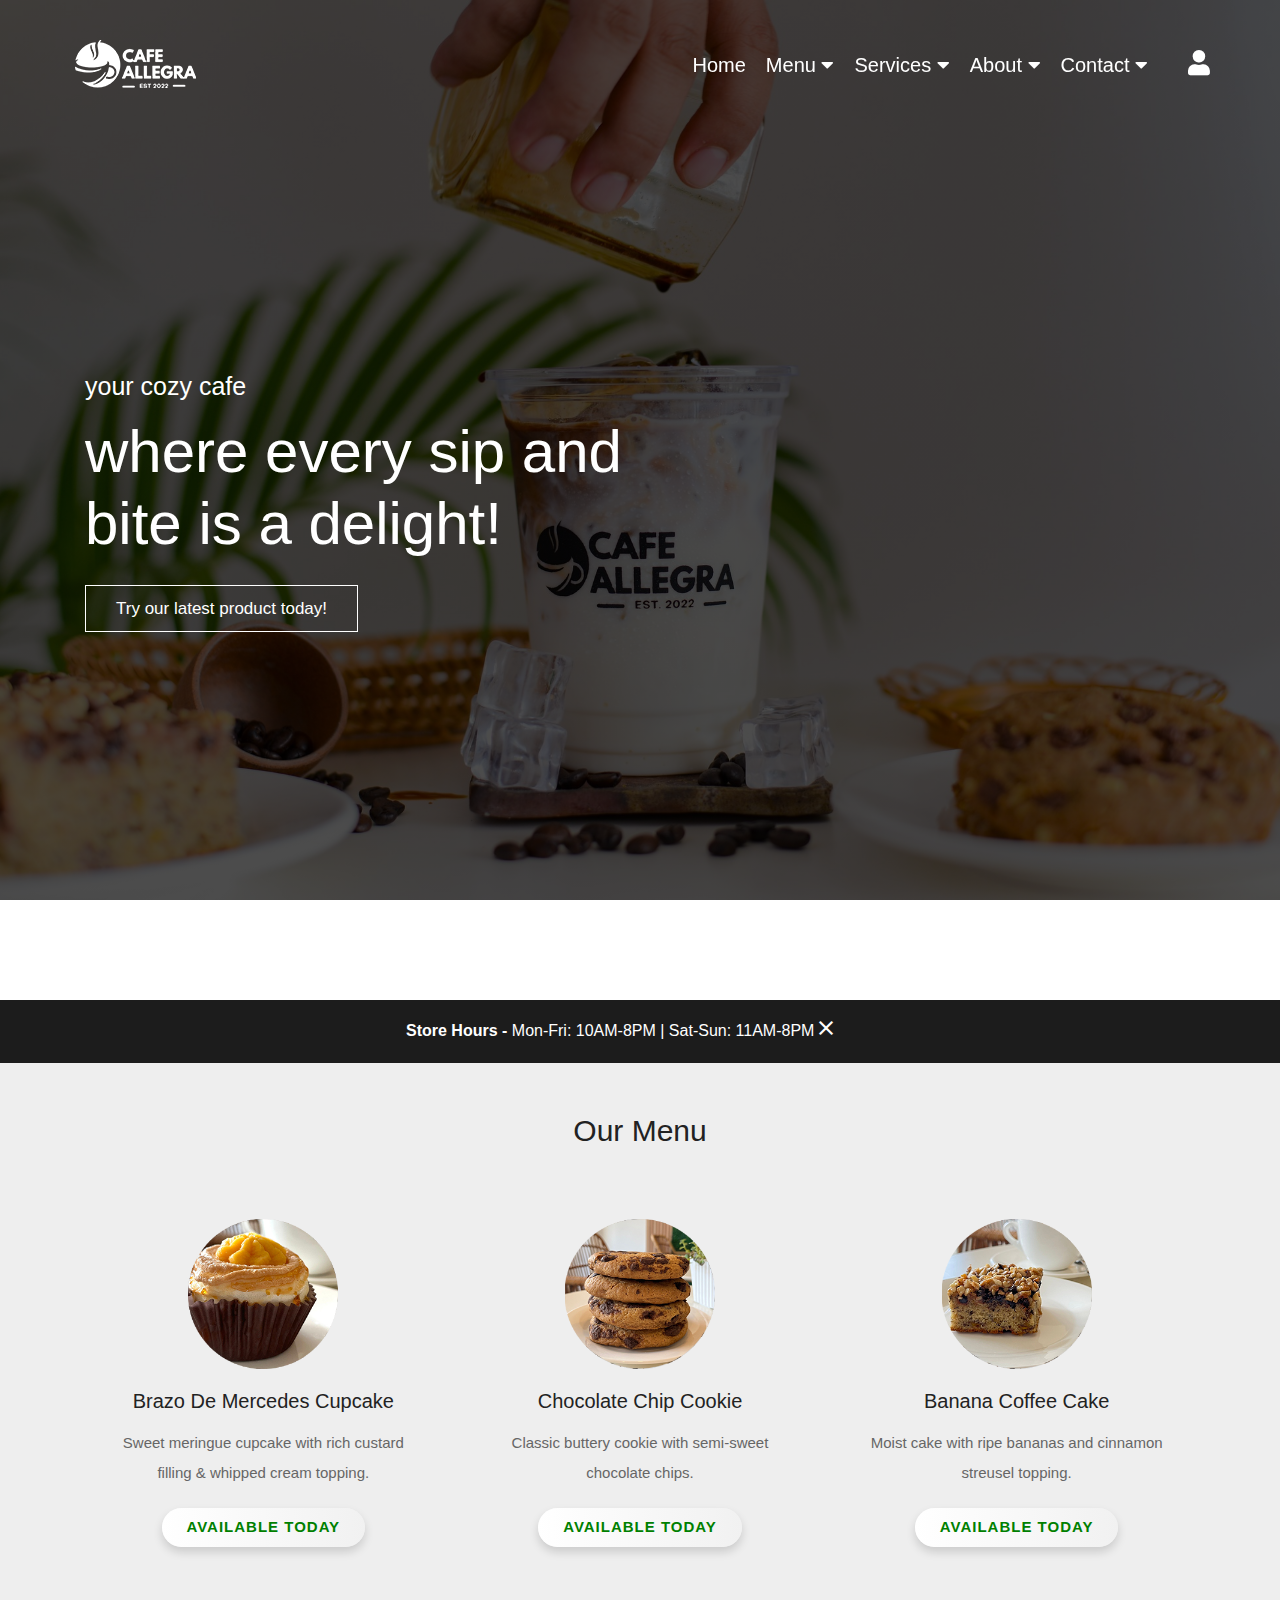
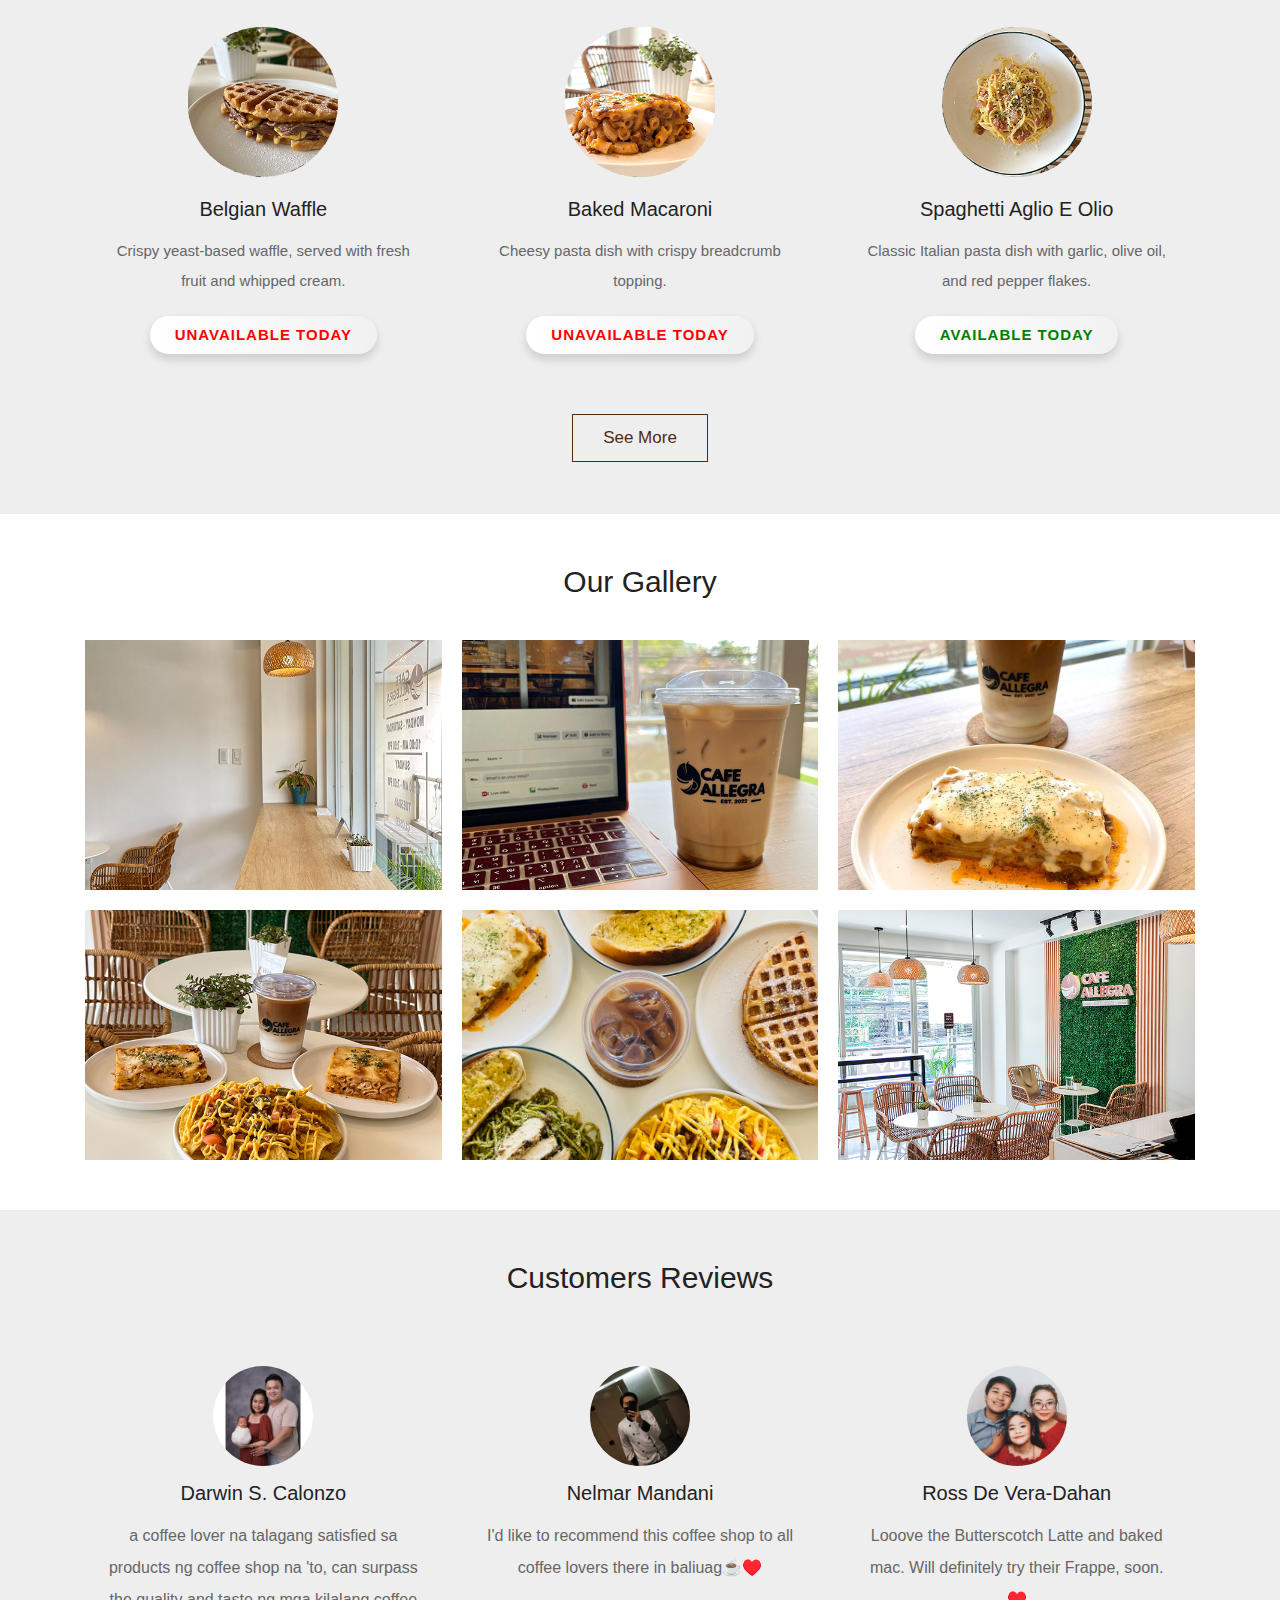
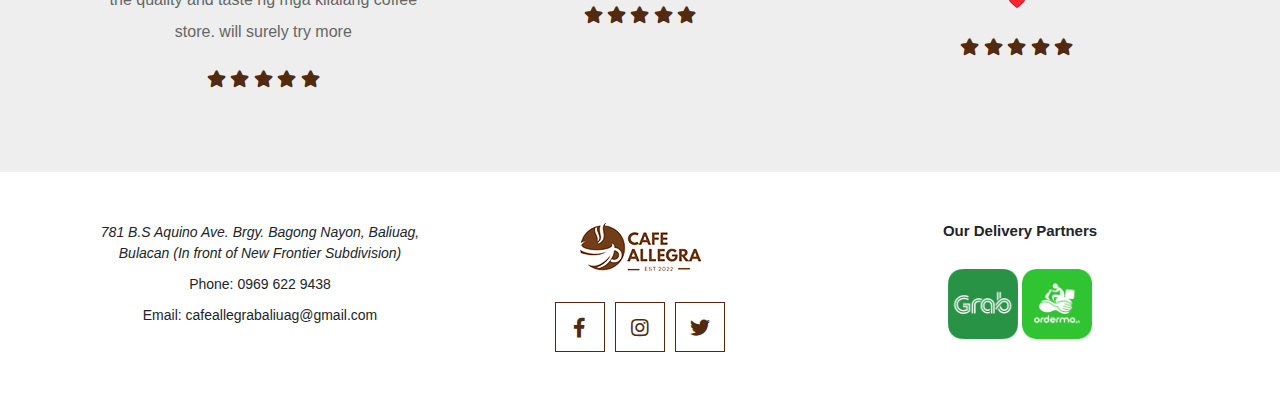
==== commit 64f4c8c8: "banner centered" ====
--- a/index.html
+++ b/index.html
@@ -131,8 +131,10 @@
    <!-- home section ends -->
    <div class="banner">
       <div class="banner__content">
-         <div class="banner__text">
-            <strong>Store Hours - </strong>Mon-Fri: 10AM-8PM | Sat-Sun: 11AM-8PM
+         <div class="text-center">
+            <div class="banner__text">
+               <strong>Store Hours - </strong>Mon-Fri: 10AM-8PM | Sat-Sun: 11AM-8PM
+            </div>
          </div>
          <button class="banner__close" type="button">
             <span class="material-icons">
@@ -404,37 +406,37 @@
 
    <section class="footer">
       <div class="container">
-          <div class="row">
-              <div class="col-md-4 col-sm-12">
-                  <p style="font-size: 14px;"><em>781 B.S Aquino Ave. Brgy. Bagong Nayon, Baliuag, Bulacan (In front
-                          of New Frontier Subdivision)</em></p>
-                  <p style="font-size: 14px;">Phone: 0969 622 9438</p>
-                  <p style="font-size: 14px;">Email: cafeallegrabaliuag@gmail.com</p>
-              </div>
-              <br><br><br><br><br><br>
-              <div class="col-md-4 col-sm-12 mb-4 mb-sm-0">
-                  <a href="" class="logo"><img src="images/logo-brown.png" alt=""></a>
-                  <div class="share">
-                      <a href="https://www.facebook.com/cafeallegrabaliuag" class="fab fa-facebook-f"></a>
-                      <a href="https://www.instagram.com/cafeallegra.ph/" class="fab fa-instagram"></a>
-                      <a href="#" class="fab fa-twitter"></a>
-                  </div>
-              </div>
-              <br><br><br><br><br><br>
-              <div class="col-md-4 col-sm-12 mb-4 mb-sm-0">
-
-                  <h4 class="footer-title"><strong>Our Delivery Partners</strong></h4><br>
-                  <div class="delivery-partners">
-                      <a href="https://food.grab.com/ph/en/restaurant/cafe-allegra-baliuag-delivery/2-C3VFCPTUAGJTSA"><img src="images/grabfood.png"
-                              alt="GrabFood" style="width: 20%;"></a>
-                      <a href="https://app.ordermo.ph/Cafe-Allegra"><img src="images/ordermo.png" alt="Ordermo"
-                              style="width: 20%;"></a>
-                  </div>
-              </div>
-          </div>
-      </div>
-  </section>
-    
+         <div class="row">
+            <div class="col-md-4 col-sm-12">
+               <p style="font-size: 14px;"><em>781 B.S Aquino Ave. Brgy. Bagong Nayon, Baliuag, Bulacan (In front
+                     of New Frontier Subdivision)</em></p>
+               <p style="font-size: 14px;">Phone: 0969 622 9438</p>
+               <p style="font-size: 14px;">Email: cafeallegrabaliuag@gmail.com</p>
+            </div>
+            <br><br><br><br><br><br>
+            <div class="col-md-4 col-sm-12 mb-4 mb-sm-0">
+               <a href="" class="logo"><img src="images/logo-brown.png" alt=""></a>
+               <div class="share">
+                  <a href="https://www.facebook.com/cafeallegrabaliuag" class="fab fa-facebook-f"></a>
+                  <a href="https://www.instagram.com/cafeallegra.ph/" class="fab fa-instagram"></a>
+                  <a href="#" class="fab fa-twitter"></a>
+               </div>
+            </div>
+            <br><br><br><br><br><br>
+            <div class="col-md-4 col-sm-12 mb-4 mb-sm-0">
+
+               <h4 class="footer-title"><strong>Our Delivery Partners</strong></h4><br>
+               <div class="delivery-partners">
+                  <a href="https://food.grab.com/ph/en/restaurant/cafe-allegra-baliuag-delivery/2-C3VFCPTUAGJTSA"><img
+                        src="images/grabfood.png" alt="GrabFood" style="width: 20%;"></a>
+                  <a href="https://app.ordermo.ph/Cafe-Allegra"><img src="images/ordermo.png" alt="Ordermo"
+                        style="width: 20%;"></a>
+               </div>
+            </div>
+         </div>
+      </div>
+   </section>
+
 
    <!-- footer section ends -->
    <!-- custom js file link  -->
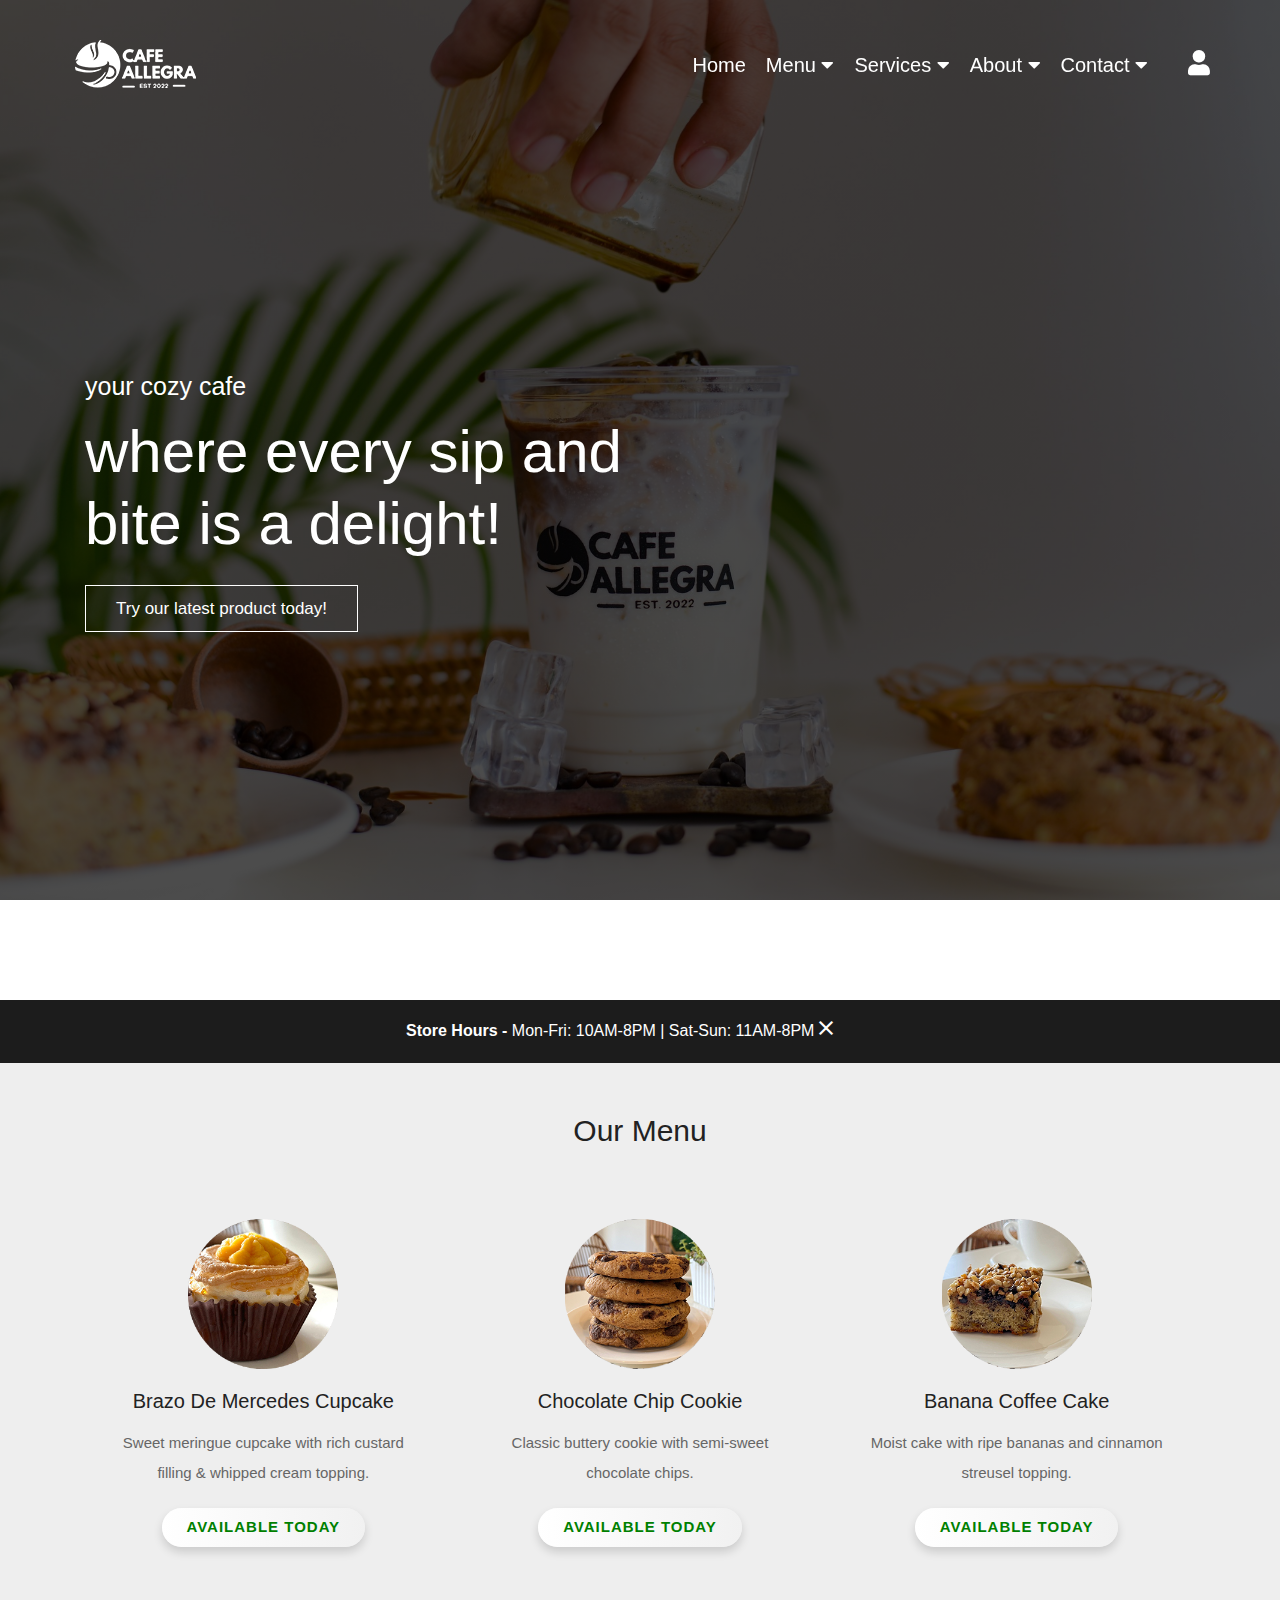
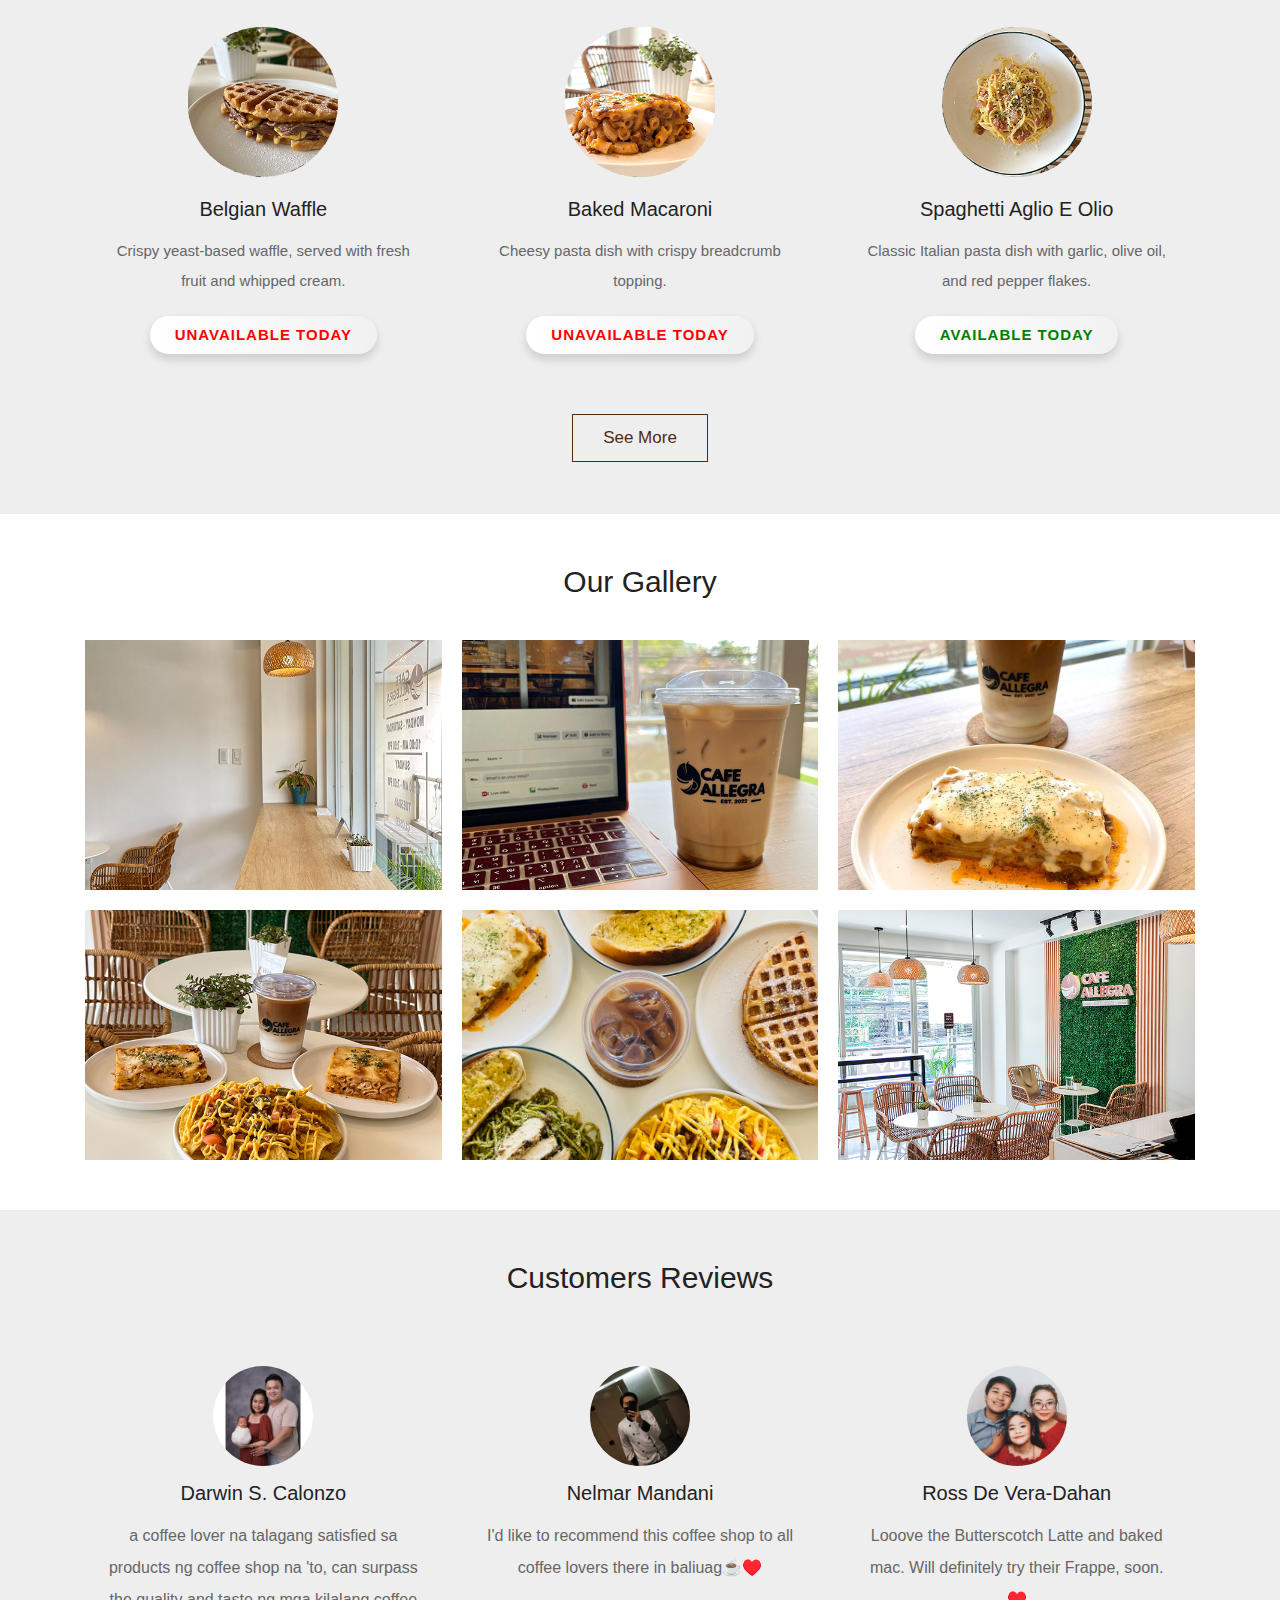
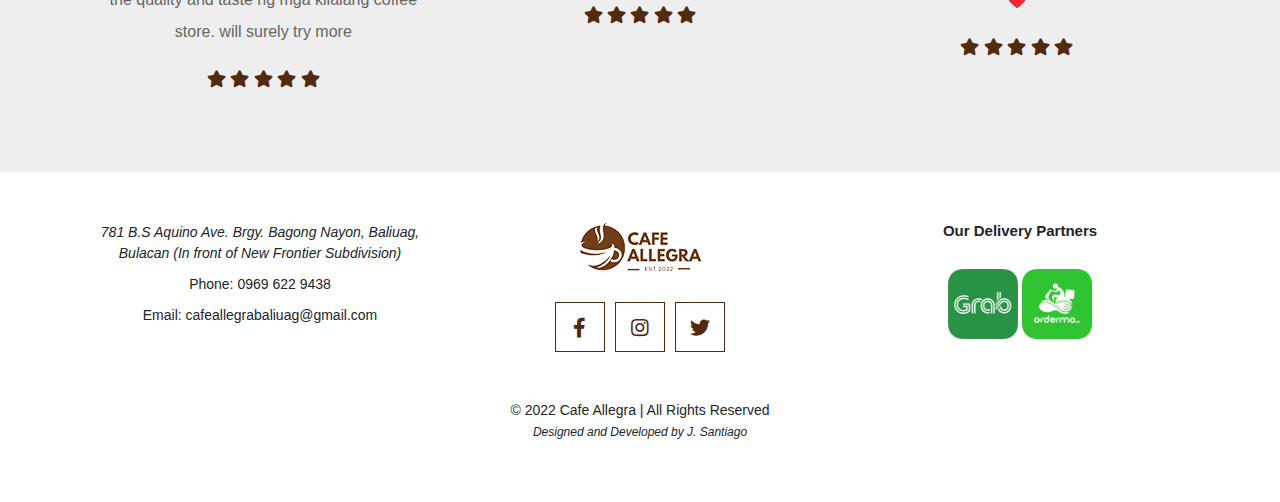
==== commit 61243b22: "credits" ====
--- a/index.html
+++ b/index.html
@@ -419,7 +419,8 @@
                <div class="share">
                   <a href="https://www.facebook.com/cafeallegrabaliuag" class="fab fa-facebook-f"></a>
                   <a href="https://www.instagram.com/cafeallegra.ph/" class="fab fa-instagram"></a>
-                  <a href="#" class="fab fa-twitter"></a>
+                  <a href="#" class="fab fa-twitter"></a><br><br><br>
+                  <p style="font-size: 14px;">© 2022 Cafe Allegra | All Rights Reserved <br><em style="font-size: 12px;">Designed and Developed by J. Santiago</em></p>   
                </div>
             </div>
             <br><br><br><br><br><br>
--- a/css/style.css
+++ b/css/style.css
@@ -1,4 +1,3 @@
-/* @import url("https://fonts.googleapis.com/css2?family=Montserrat:wght@100;200;300;400;500;600&display=swap"); */
 @import url("https://fonts.googleapis.com/css2?family=League+Spartan&display=swap");
 
 * {
@@ -1239,6 +1238,10 @@
   margin: 0;
 }
 
+.text-center {
+  text-align: center;
+}
+
 .banner {
   /* background: #2b2b2b; */
   background: #1c1c1c;
